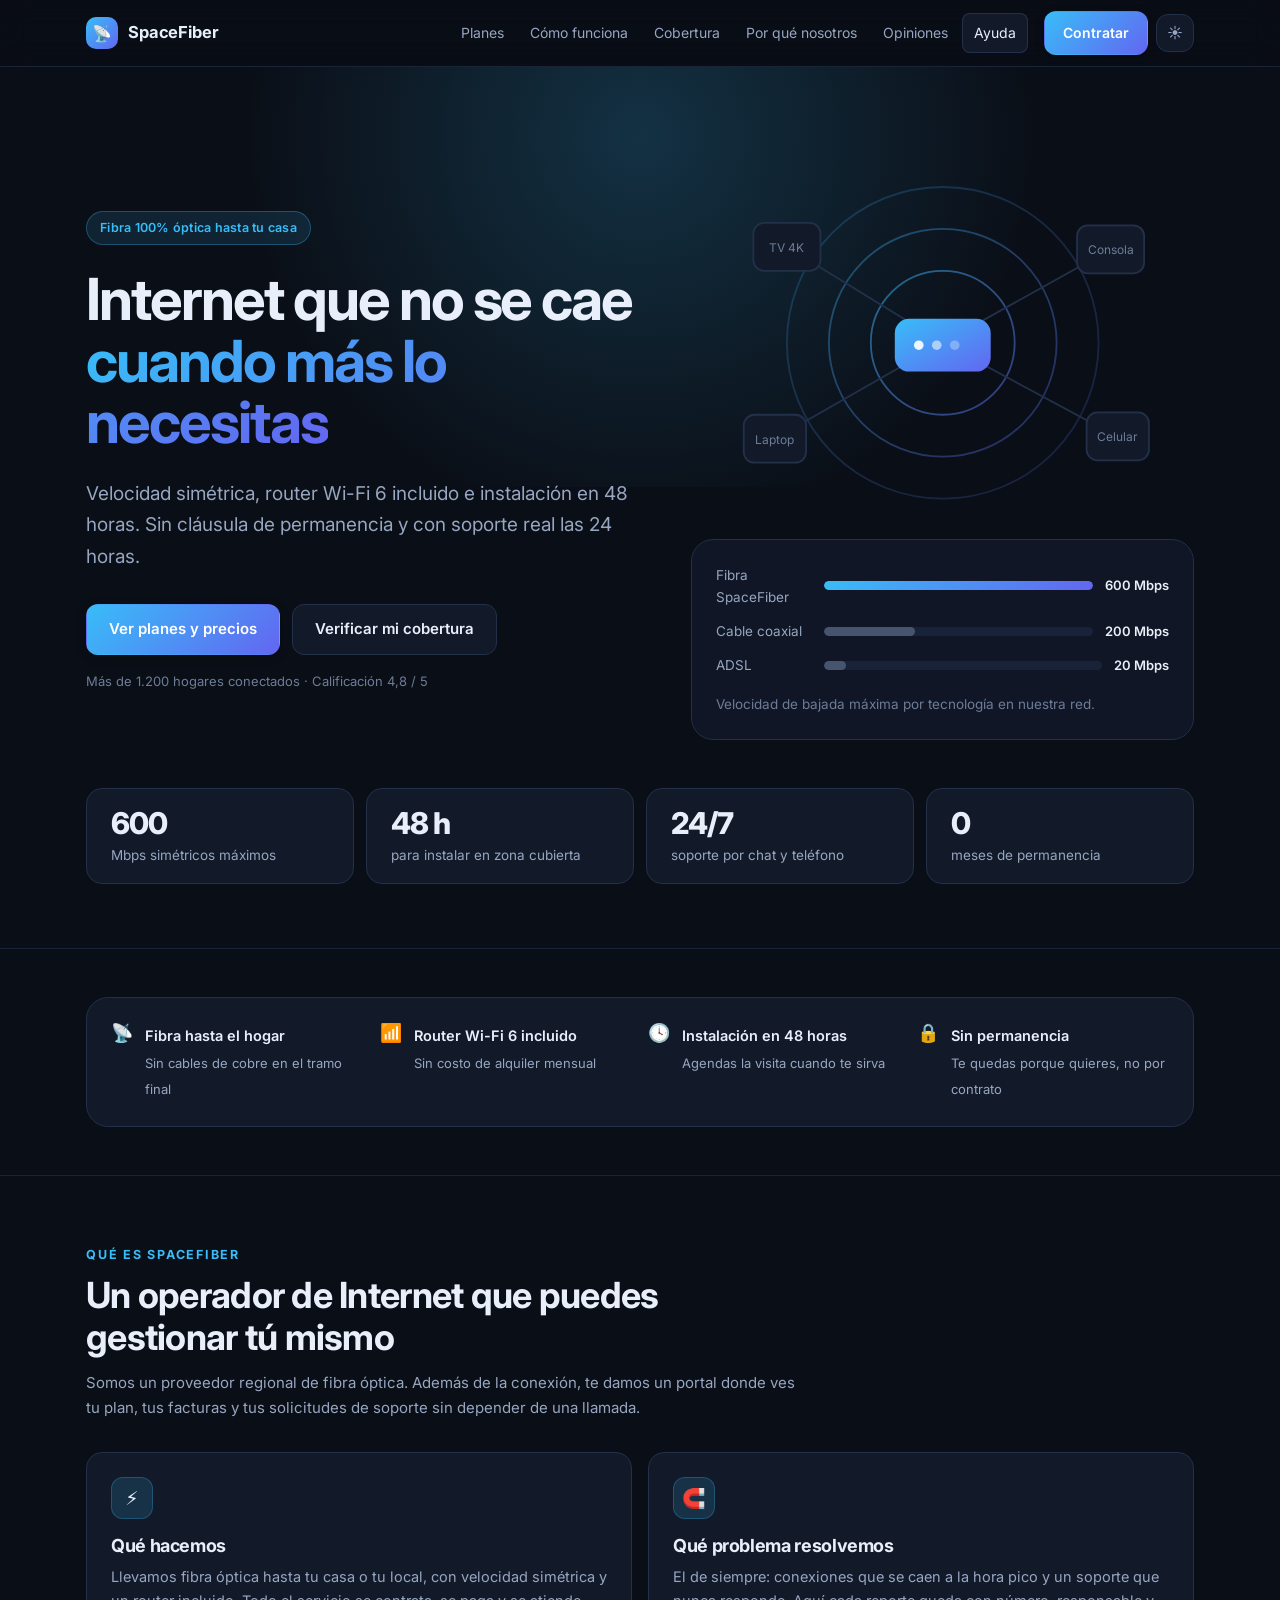
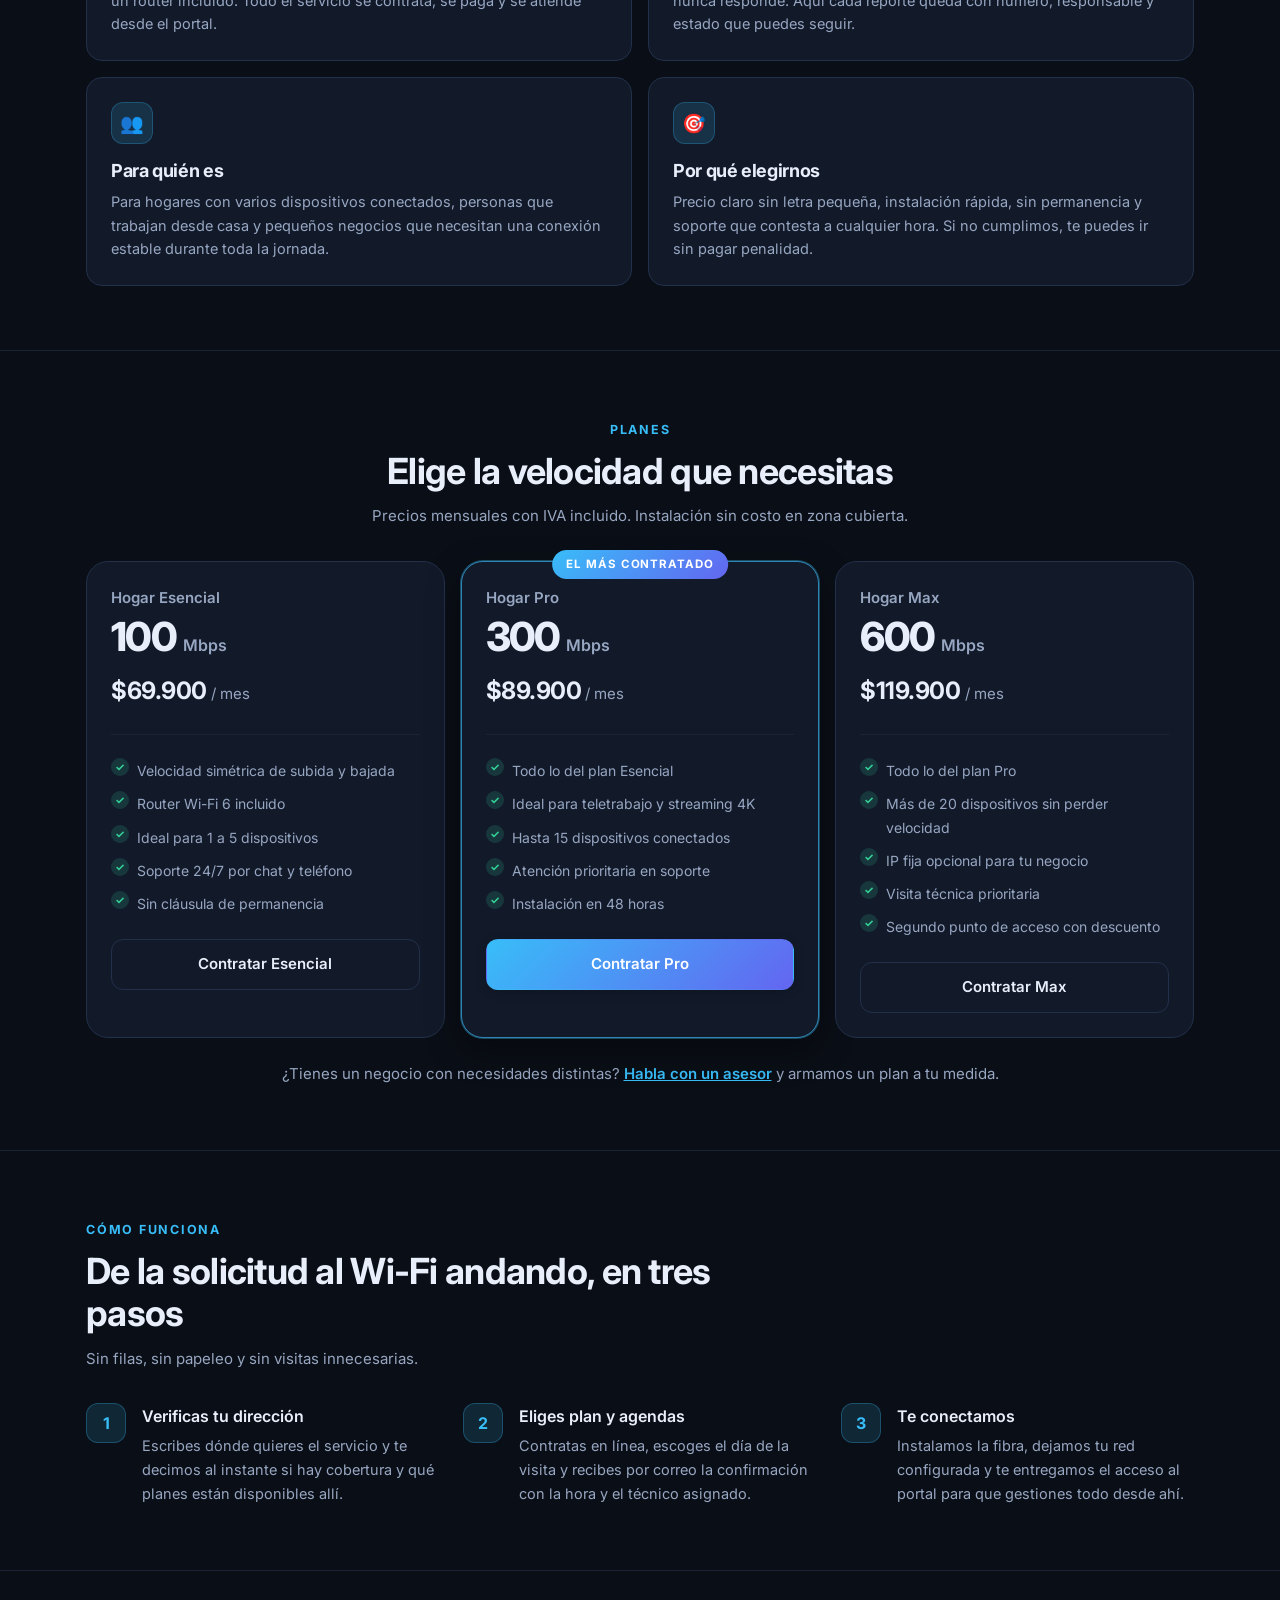
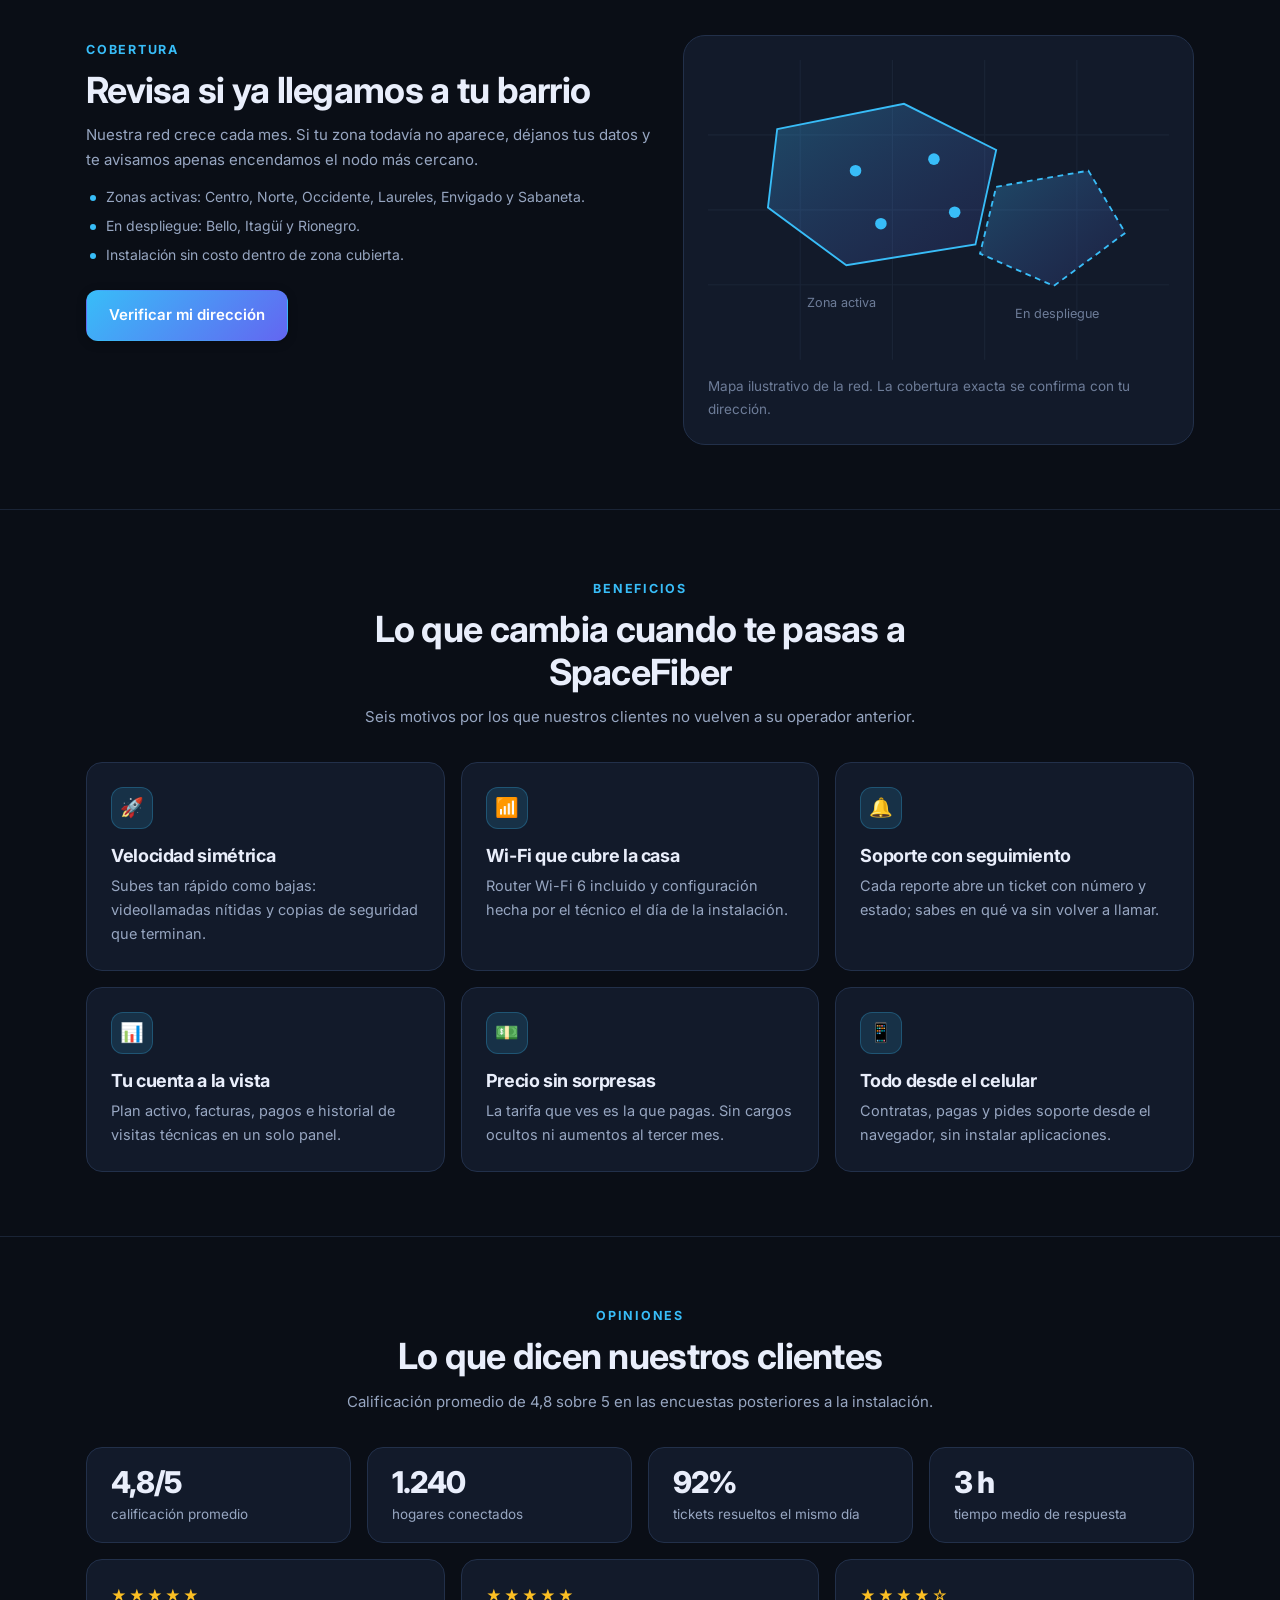
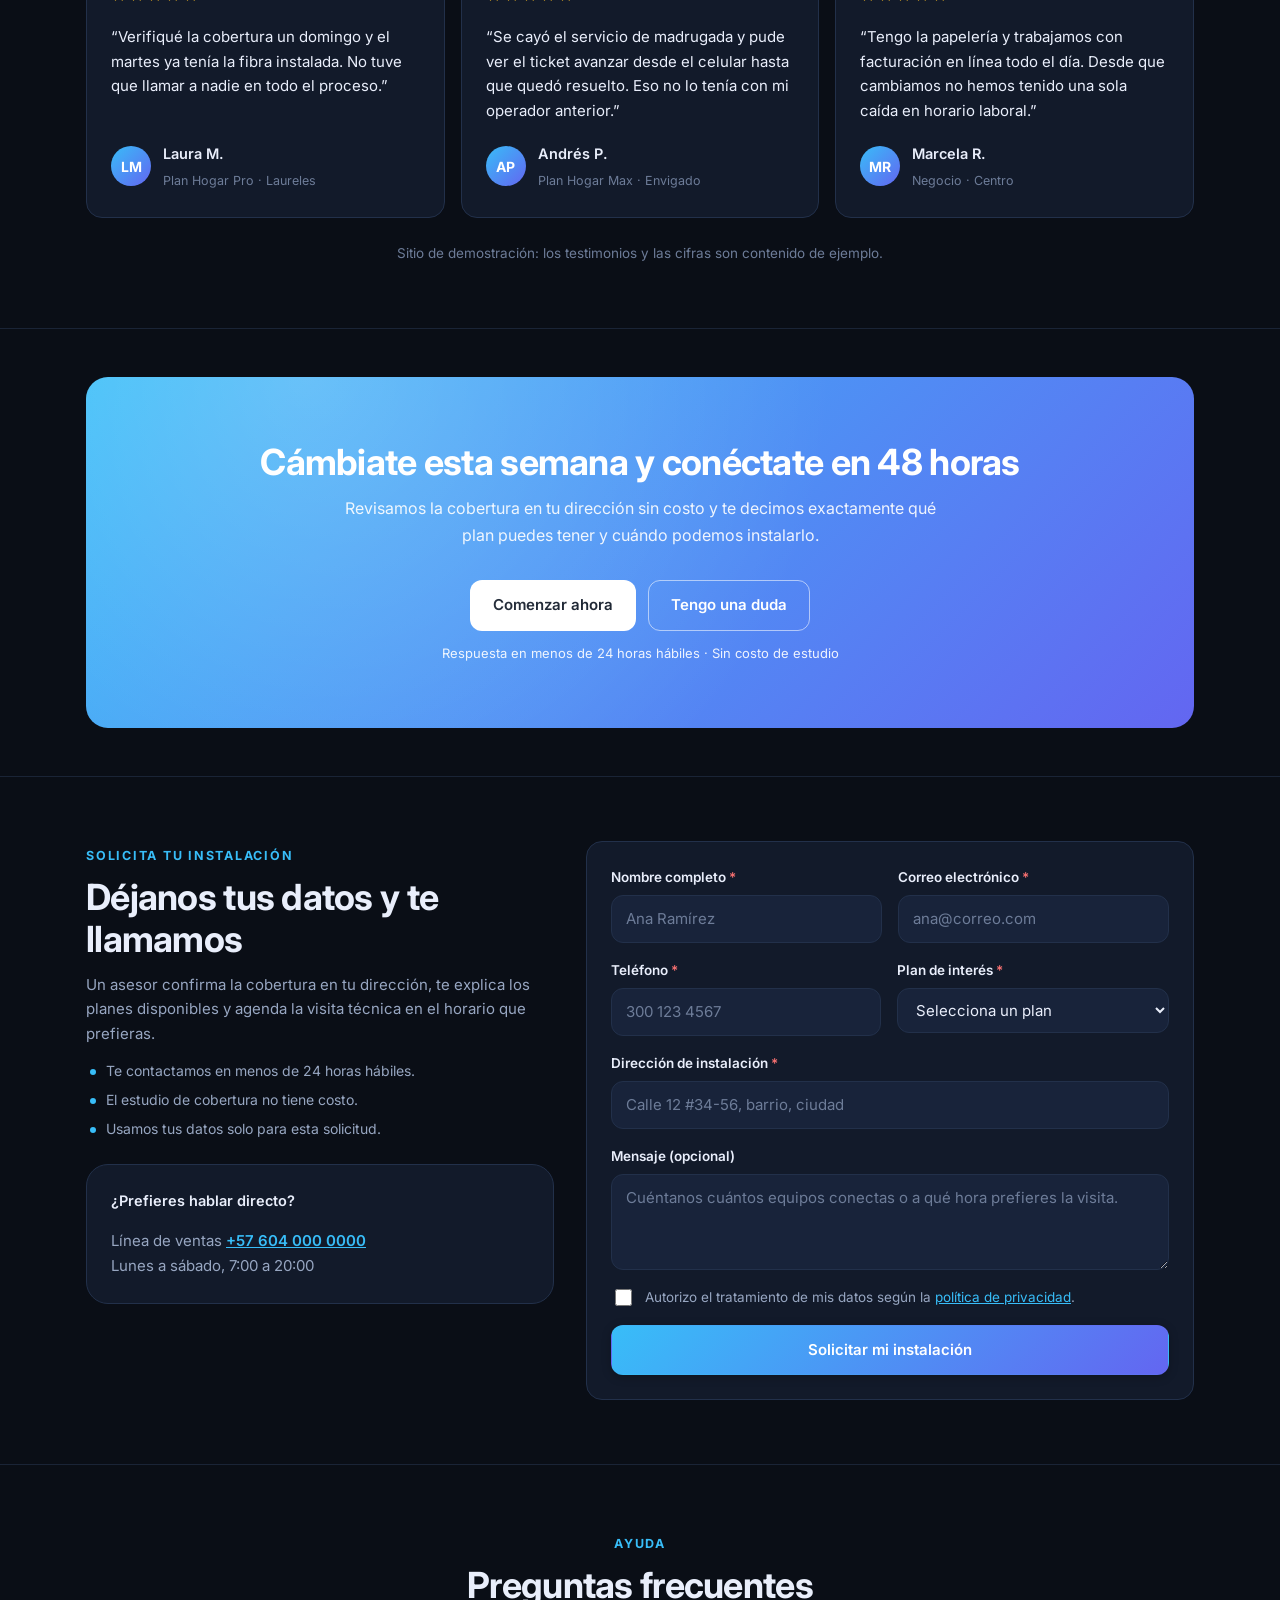
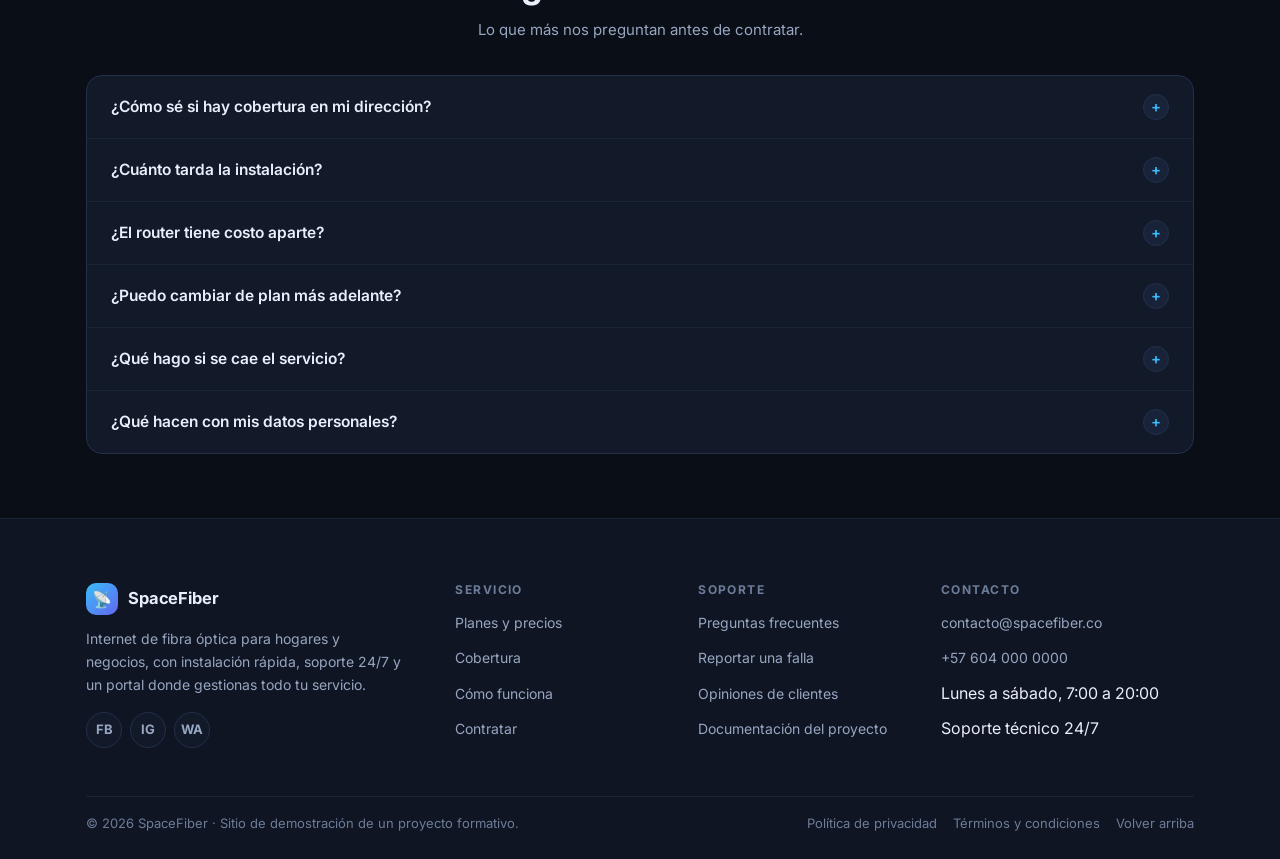
==== index.html @ 6237e4d9 "Landing page de SpaceFiber Sitio comercial estático con las ocho secciones (encabezado, propuesta de" ====
<!DOCTYPE html>
<html lang="es" data-theme="dark">
<head>
<meta charset="utf-8">
<meta name="viewport" content="width=device-width, initial-scale=1">
<title>SpaceFiber — Internet de fibra óptica para tu hogar y tu negocio</title>
<meta name="description" content="Fibra óptica simétrica desde 100 hasta 600 Mbps, instalación en 48 horas, sin cláusula de permanencia y soporte 24/7. Verifica la cobertura en tu dirección.">
<link rel="icon" href="data:image/svg+xml,<svg xmlns='http://www.w3.org/2000/svg' viewBox='0 0 100 100'><text y='.9em' font-size='90'>&#128225;</text></svg>">

<link rel="preconnect" href="https://fonts.googleapis.com">
<link rel="preconnect" href="https://fonts.gstatic.com" crossorigin>
<link rel="stylesheet" href="https://fonts.googleapis.com/css2?family=Inter:wght@400;500;600;700;800&display=swap">

<link rel="stylesheet" href="assets/css/base.css">
<link rel="stylesheet" href="assets/css/components.css">
<link rel="stylesheet" href="assets/css/layout.css">
</head>
<body>

<a class="skip-link" href="#contenido">Saltar al contenido</a>

<!-- ============================================================
     1. ENCABEZADO
     ============================================================ -->
<header class="site-header">
  <div class="wrap site-header__in">
    <a class="logo" href="#inicio" aria-label="SpaceFiber, ir al inicio">
      <span class="logo__mark" aria-hidden="true">&#128225;</span>
      <span class="logo__name">SpaceFiber</span>
    </a>

    <nav class="nav" id="main-nav" aria-label="Navegación principal">
      <a class="nav__link" href="#planes">Planes</a>
      <a class="nav__link" href="#como-funciona">Cómo funciona</a>
      <a class="nav__link" href="#cobertura">Cobertura</a>
      <a class="nav__link" href="#beneficios">Por qué nosotros</a>
      <a class="nav__link" href="#opiniones">Opiniones</a>
      <a class="nav__link" href="#faq">Ayuda</a>
    </nav>

    <div class="header__actions">
      <a class="btn btn--primary header__cta" href="#contratar">Contratar</a>
      <button class="icon-btn" id="theme-toggle" type="button" aria-label="Cambiar tema">&#9728;</button>
      <button class="icon-btn" id="menu-toggle" type="button" aria-label="Abrir menú" aria-controls="main-nav" aria-expanded="false">&#9776;</button>
    </div>
  </div>
</header>

<main id="contenido">

  <!-- ============================================================
       HERO
       ============================================================ -->
  <section class="hero" id="inicio">
    <div class="wrap hero__in">
      <div class="hero__grid">
        <div class="hero__copy">
          <span class="badge">Fibra 100% óptica hasta tu casa</span>
          <h1 class="hero__title">Internet que no se cae <span class="grad-text">cuando más lo necesitas</span></h1>
          <p class="lead hero__lead">
            Velocidad simétrica, router Wi-Fi 6 incluido e instalación en 48 horas.
            Sin cláusula de permanencia y con soporte real las 24 horas.
          </p>
          <div class="hero__actions">
            <a class="btn btn--primary" href="#planes">Ver planes y precios</a>
            <a class="btn btn--ghost" href="#contratar">Verificar mi cobertura</a>
          </div>
          <p class="hero__note">Más de 1.200 hogares conectados &middot; Calificación 4,8 / 5</p>
        </div>

        <!-- Ilustración: señal de fibra + comparativa de velocidad -->
        <div class="hero__art" aria-hidden="true">
          <svg class="art" viewBox="0 0 420 300" role="presentation" focusable="false">
            <defs>
              <linearGradient id="g1" x1="0" y1="0" x2="1" y2="1">
                <stop offset="0%" stop-color="var(--brand)"/>
                <stop offset="100%" stop-color="var(--brand-2)"/>
              </linearGradient>
            </defs>

            <!-- ondas -->
            <circle class="art-pulse" cx="210" cy="150" r="60" fill="none" stroke="url(#g1)" stroke-width="1.5" opacity=".5"/>
            <circle class="art-pulse" cx="210" cy="150" r="95" fill="none" stroke="url(#g1)" stroke-width="1.5" opacity=".35"/>
            <circle class="art-pulse" cx="210" cy="150" r="130" fill="none" stroke="url(#g1)" stroke-width="1.5" opacity=".2"/>

            <!-- enlaces -->
            <g stroke="var(--line)" stroke-width="1.5">
              <line x1="210" y1="150" x2="80"  y2="70"/>
              <line x1="210" y1="150" x2="350" y2="72"/>
              <line x1="210" y1="150" x2="70"  y2="230"/>
              <line x1="210" y1="150" x2="355" y2="228"/>
            </g>

            <!-- nodos -->
            <g fill="var(--surface)" stroke="var(--line)" stroke-width="1.5">
              <rect x="52"  y="50"  width="56" height="40" rx="9"/>
              <rect x="322" y="52"  width="56" height="40" rx="9"/>
              <rect x="44"  y="210" width="52" height="40" rx="9"/>
              <rect x="330" y="208" width="52" height="40" rx="9"/>
            </g>
            <g fill="var(--muted-2)" font-size="10" font-family="Inter, sans-serif" text-anchor="middle">
              <text x="80"  y="74">TV 4K</text>
              <text x="350" y="76">Consola</text>
              <text x="70"  y="234">Laptop</text>
              <text x="356" y="232">Celular</text>
            </g>

            <!-- router -->
            <rect x="170" y="130" width="80" height="44" rx="12" fill="url(#g1)"/>
            <circle cx="190" cy="152" r="4" fill="#fff" opacity=".9"/>
            <circle cx="205" cy="152" r="4" fill="#fff" opacity=".55"/>
            <circle cx="220" cy="152" r="4" fill="#fff" opacity=".3"/>
          </svg>

          <div class="panel panel--glass mt-4">
            <div class="meter">
              <div class="meter__row">
                <span class="meter__label">Fibra SpaceFiber</span>
                <span class="meter__track"><span class="meter__fill" style="width:100%"></span></span>
                <span class="meter__value">600 Mbps</span>
              </div>
              <div class="meter__row">
                <span class="meter__label">Cable coaxial</span>
                <span class="meter__track"><span class="meter__fill meter__fill--soft" style="width:34%"></span></span>
                <span class="meter__value">200 Mbps</span>
              </div>
              <div class="meter__row">
                <span class="meter__label">ADSL</span>
                <span class="meter__track"><span class="meter__fill meter__fill--soft" style="width:8%"></span></span>
                <span class="meter__value">20 Mbps</span>
              </div>
            </div>
            <p class="small mt-4">Velocidad de bajada máxima por tecnología en nuestra red.</p>
          </div>
        </div>
      </div>

      <div class="hero__stats">
        <div class="stat reveal"><span class="stat__num">600</span><span class="stat__label">Mbps simétricos máximos</span></div>
        <div class="stat reveal"><span class="stat__num">48 h</span><span class="stat__label">para instalar en zona cubierta</span></div>
        <div class="stat reveal"><span class="stat__num">24/7</span><span class="stat__label">soporte por chat y teléfono</span></div>
        <div class="stat reveal"><span class="stat__num">0</span><span class="stat__label">meses de permanencia</span></div>
      </div>
    </div>
  </section>

  <!-- ============================================================
       BARRA DE GARANTÍAS
       ============================================================ -->
  <section class="section section--tight">
    <div class="wrap">
      <div class="assurance reveal">
        <div class="assurance__item">
          <span class="assurance__icon" aria-hidden="true">&#128225;</span>
          <span>
            <span class="assurance__title">Fibra hasta el hogar</span><br>
            <span class="assurance__text">Sin cables de cobre en el tramo final</span>
          </span>
        </div>
        <div class="assurance__item">
          <span class="assurance__icon" aria-hidden="true">&#128246;</span>
          <span>
            <span class="assurance__title">Router Wi-Fi 6 incluido</span><br>
            <span class="assurance__text">Sin costo de alquiler mensual</span>
          </span>
        </div>
        <div class="assurance__item">
          <span class="assurance__icon" aria-hidden="true">&#128339;</span>
          <span>
            <span class="assurance__title">Instalación en 48 horas</span><br>
            <span class="assurance__text">Agendas la visita cuando te sirva</span>
          </span>
        </div>
        <div class="assurance__item">
          <span class="assurance__icon" aria-hidden="true">&#128274;</span>
          <span>
            <span class="assurance__title">Sin permanencia</span><br>
            <span class="assurance__text">Te quedas porque quieres, no por contrato</span>
          </span>
        </div>
      </div>
    </div>
  </section>

  <!-- ============================================================
       2. PROPUESTA DE VALOR
       ============================================================ -->
  <section class="section" id="propuesta">
    <div class="wrap">
      <div class="section__head reveal">
        <span class="kicker">Qué es SpaceFiber</span>
        <h2 class="section__title">Un operador de Internet que puedes gestionar tú mismo</h2>
        <p class="sub">
          Somos un proveedor regional de fibra óptica. Además de la conexión, te damos un portal
          donde ves tu plan, tus facturas y tus solicitudes de soporte sin depender de una llamada.
        </p>
      </div>

      <div class="grid grid--2 grid--stretch">
        <article class="card card--hover reveal">
          <div class="card__icon" aria-hidden="true">&#9889;</div>
          <h3 class="card__title">Qué hacemos</h3>
          <p class="card__text">
            Llevamos fibra óptica hasta tu casa o tu local, con velocidad simétrica y un router
            incluido. Todo el servicio se contrata, se paga y se atiende desde el portal.
          </p>
        </article>

        <article class="card card--hover reveal">
          <div class="card__icon" aria-hidden="true">&#129522;</div>
          <h3 class="card__title">Qué problema resolvemos</h3>
          <p class="card__text">
            El de siempre: conexiones que se caen a la hora pico y un soporte que nunca responde.
            Aquí cada reporte queda con número, responsable y estado que puedes seguir.
          </p>
        </article>

        <article class="card card--hover reveal">
          <div class="card__icon" aria-hidden="true">&#128101;</div>
          <h3 class="card__title">Para quién es</h3>
          <p class="card__text">
            Para hogares con varios dispositivos conectados, personas que trabajan desde casa y
            pequeños negocios que necesitan una conexión estable durante toda la jornada.
          </p>
        </article>

        <article class="card card--hover reveal">
          <div class="card__icon" aria-hidden="true">&#127919;</div>
          <h3 class="card__title">Por qué elegirnos</h3>
          <p class="card__text">
            Precio claro sin letra pequeña, instalación rápida, sin permanencia y soporte que
            contesta a cualquier hora. Si no cumplimos, te puedes ir sin pagar penalidad.
          </p>
        </article>
      </div>
    </div>
  </section>

  <!-- ============================================================
       PLANES
       ============================================================ -->
  <section class="section" id="planes">
    <div class="wrap">
      <div class="section__head section__head--center reveal">
        <span class="kicker">Planes</span>
        <h2 class="section__title">Elige la velocidad que necesitas</h2>
        <p class="sub">Precios mensuales con IVA incluido. Instalación sin costo en zona cubierta.</p>
      </div>

      <div class="grid grid--3 plans">
        <article class="plan reveal">
          <span class="plan__name">Hogar Esencial</span>
          <p class="plan__speed">100 <span>Mbps</span></p>
          <p class="plan__price"><b>$69.900</b> / mes</p>
          <div class="plan__divider"></div>
          <ul class="plan__features">
            <li>Velocidad simétrica de subida y bajada</li>
            <li>Router Wi-Fi 6 incluido</li>
            <li>Ideal para 1 a 5 dispositivos</li>
            <li>Soporte 24/7 por chat y teléfono</li>
            <li>Sin cláusula de permanencia</li>
          </ul>
          <a class="btn btn--ghost plan__cta" href="#contratar">Contratar Esencial</a>
        </article>

        <article class="plan plan--featured reveal">
          <span class="plan__flag">El más contratado</span>
          <span class="plan__name">Hogar Pro</span>
          <p class="plan__speed">300 <span>Mbps</span></p>
          <p class="plan__price"><b>$89.900</b> / mes</p>
          <div class="plan__divider"></div>
          <ul class="plan__features">
            <li>Todo lo del plan Esencial</li>
            <li>Ideal para teletrabajo y streaming 4K</li>
            <li>Hasta 15 dispositivos conectados</li>
            <li>Atención prioritaria en soporte</li>
            <li>Instalación en 48 horas</li>
          </ul>
          <a class="btn btn--primary plan__cta" href="#contratar">Contratar Pro</a>
        </article>

        <article class="plan reveal">
          <span class="plan__name">Hogar Max</span>
          <p class="plan__speed">600 <span>Mbps</span></p>
          <p class="plan__price"><b>$119.900</b> / mes</p>
          <div class="plan__divider"></div>
          <ul class="plan__features">
            <li>Todo lo del plan Pro</li>
            <li>Más de 20 dispositivos sin perder velocidad</li>
            <li>IP fija opcional para tu negocio</li>
            <li>Visita técnica prioritaria</li>
            <li>Segundo punto de acceso con descuento</li>
          </ul>
          <a class="btn btn--ghost plan__cta" href="#contratar">Contratar Max</a>
        </article>
      </div>

      <p class="sub center mt-5">
        ¿Tienes un negocio con necesidades distintas?
        <a href="#contratar" style="color:var(--brand); font-weight:600">Habla con un asesor</a>
        y armamos un plan a tu medida.
      </p>
    </div>
  </section>

  <!-- ============================================================
       CÓMO FUNCIONA
       ============================================================ -->
  <section class="section" id="como-funciona">
    <div class="wrap">
      <div class="section__head reveal">
        <span class="kicker">Cómo funciona</span>
        <h2 class="section__title">De la solicitud al Wi-Fi andando, en tres pasos</h2>
        <p class="sub">Sin filas, sin papeleo y sin visitas innecesarias.</p>
      </div>

      <div class="steps">
        <div class="step reveal">
          <span class="step__num" aria-hidden="true">1</span>
          <div>
            <p class="step__title">Verificas tu dirección</p>
            <p class="step__text">
              Escribes dónde quieres el servicio y te decimos al instante si hay cobertura y qué
              planes están disponibles allí.
            </p>
          </div>
        </div>

        <div class="step reveal">
          <span class="step__num" aria-hidden="true">2</span>
          <div>
            <p class="step__title">Eliges plan y agendas</p>
            <p class="step__text">
              Contratas en línea, escoges el día de la visita y recibes por correo la confirmación
              con la hora y el técnico asignado.
            </p>
          </div>
        </div>

        <div class="step reveal">
          <span class="step__num" aria-hidden="true">3</span>
          <div>
            <p class="step__title">Te conectamos</p>
            <p class="step__text">
              Instalamos la fibra, dejamos tu red configurada y te entregamos el acceso al portal
              para que gestiones todo desde ahí.
            </p>
          </div>
        </div>
      </div>
    </div>
  </section>

  <!-- ============================================================
       COBERTURA
       ============================================================ -->
  <section class="section" id="cobertura">
    <div class="wrap">
      <div class="split">
        <div class="reveal">
          <span class="kicker">Cobertura</span>
          <h2 class="section__title">Revisa si ya llegamos a tu barrio</h2>
          <p class="sub">
            Nuestra red crece cada mes. Si tu zona todavía no aparece, déjanos tus datos y te
            avisamos apenas encendamos el nodo más cercano.
          </p>
          <ul class="card__list mt-5">
            <li>Zonas activas: Centro, Norte, Occidente, Laureles, Envigado y Sabaneta.</li>
            <li>En despliegue: Bello, Itagüí y Rionegro.</li>
            <li>Instalación sin costo dentro de zona cubierta.</li>
          </ul>
          <p class="mt-5"><a class="btn btn--primary" href="#contratar">Verificar mi dirección</a></p>
        </div>

        <div class="panel reveal">
          <svg class="art" viewBox="0 0 400 260" role="img" aria-label="Mapa ilustrativo de las zonas de cobertura">
            <defs>
              <linearGradient id="g2" x1="0" y1="0" x2="1" y2="1">
                <stop offset="0%" stop-color="var(--brand)" stop-opacity=".30"/>
                <stop offset="100%" stop-color="var(--brand-2)" stop-opacity=".12"/>
              </linearGradient>
            </defs>

            <g stroke="var(--line-soft)" stroke-width="1">
              <path d="M0 65 H400 M0 130 H400 M0 195 H400"/>
              <path d="M80 0 V260 M160 0 V260 M240 0 V260 M320 0 V260"/>
            </g>

            <path d="M60 60 L170 38 L250 78 L232 160 L120 178 L52 128 Z"
                  fill="url(#g2)" stroke="var(--brand)" stroke-width="1.6"/>
            <path d="M250 110 L330 96 L362 150 L300 196 L236 168 Z"
                  fill="url(#g2)" stroke="var(--brand)" stroke-width="1.6" stroke-dasharray="5 4"/>

            <g fill="var(--brand)">
              <circle cx="128" cy="96" r="5"/><circle cx="196" cy="86" r="5"/>
              <circle cx="150" cy="142" r="5"/><circle cx="214" cy="132" r="5"/>
            </g>
            <g fill="var(--muted-2)" font-size="11" font-family="Inter, sans-serif">
              <text x="86" y="214">Zona activa</text>
              <text x="266" y="224">En despliegue</text>
            </g>
          </svg>
          <p class="small mt-4">Mapa ilustrativo de la red. La cobertura exacta se confirma con tu dirección.</p>
        </div>
      </div>
    </div>
  </section>

  <!-- ============================================================
       3. BENEFICIOS
       ============================================================ -->
  <section class="section" id="beneficios">
    <div class="wrap">
      <div class="section__head section__head--center reveal">
        <span class="kicker">Beneficios</span>
        <h2 class="section__title">Lo que cambia cuando te pasas a SpaceFiber</h2>
        <p class="sub">Seis motivos por los que nuestros clientes no vuelven a su operador anterior.</p>
      </div>

      <div class="grid grid--3 grid--stretch">
        <article class="card card--hover reveal">
          <div class="card__icon" aria-hidden="true">&#128640;</div>
          <h3 class="card__title">Velocidad simétrica</h3>
          <p class="card__text">Subes tan rápido como bajas: videollamadas nítidas y copias de seguridad que terminan.</p>
        </article>

        <article class="card card--hover reveal">
          <div class="card__icon" aria-hidden="true">&#128246;</div>
          <h3 class="card__title">Wi-Fi que cubre la casa</h3>
          <p class="card__text">Router Wi-Fi 6 incluido y configuración hecha por el técnico el día de la instalación.</p>
        </article>

        <article class="card card--hover reveal">
          <div class="card__icon" aria-hidden="true">&#128276;</div>
          <h3 class="card__title">Soporte con seguimiento</h3>
          <p class="card__text">Cada reporte abre un ticket con número y estado; sabes en qué va sin volver a llamar.</p>
        </article>

        <article class="card card--hover reveal">
          <div class="card__icon" aria-hidden="true">&#128202;</div>
          <h3 class="card__title">Tu cuenta a la vista</h3>
          <p class="card__text">Plan activo, facturas, pagos e historial de visitas técnicas en un solo panel.</p>
        </article>

        <article class="card card--hover reveal">
          <div class="card__icon" aria-hidden="true">&#128181;</div>
          <h3 class="card__title">Precio sin sorpresas</h3>
          <p class="card__text">La tarifa que ves es la que pagas. Sin cargos ocultos ni aumentos al tercer mes.</p>
        </article>

        <article class="card card--hover reveal">
          <div class="card__icon" aria-hidden="true">&#128241;</div>
          <h3 class="card__title">Todo desde el celular</h3>
          <p class="card__text">Contratas, pagas y pides soporte desde el navegador, sin instalar aplicaciones.</p>
        </article>
      </div>
    </div>
  </section>

  <!-- ============================================================
       4. PRUEBA SOCIAL
       ============================================================ -->
  <section class="section" id="opiniones">
    <div class="wrap">
      <div class="section__head section__head--center reveal">
        <span class="kicker">Opiniones</span>
        <h2 class="section__title">Lo que dicen nuestros clientes</h2>
        <p class="sub">Calificación promedio de 4,8 sobre 5 en las encuestas posteriores a la instalación.</p>
      </div>

      <div class="grid grid--4 mt-5">
        <div class="stat reveal"><span class="stat__num">4,8/5</span><span class="stat__label">calificación promedio</span></div>
        <div class="stat reveal"><span class="stat__num">1.240</span><span class="stat__label">hogares conectados</span></div>
        <div class="stat reveal"><span class="stat__num">92%</span><span class="stat__label">tickets resueltos el mismo día</span></div>
        <div class="stat reveal"><span class="stat__num">3 h</span><span class="stat__label">tiempo medio de respuesta</span></div>
      </div>

      <div class="grid grid--3 grid--stretch mt-4">
        <figure class="quote reveal" style="margin:0">
          <div class="quote__stars" aria-label="5 de 5 estrellas">&#9733;&#9733;&#9733;&#9733;&#9733;</div>
          <blockquote class="quote__text" style="margin:0">
            &ldquo;Verifiqué la cobertura un domingo y el martes ya tenía la fibra instalada.
            No tuve que llamar a nadie en todo el proceso.&rdquo;
          </blockquote>
          <figcaption class="quote__who">
            <span class="quote__avatar" aria-hidden="true">LM</span>
            <span>
              <span class="quote__name">Laura M.</span><br>
              <span class="quote__role">Plan Hogar Pro &middot; Laureles</span>
            </span>
          </figcaption>
        </figure>

        <figure class="quote reveal" style="margin:0">
          <div class="quote__stars" aria-label="5 de 5 estrellas">&#9733;&#9733;&#9733;&#9733;&#9733;</div>
          <blockquote class="quote__text" style="margin:0">
            &ldquo;Se cayó el servicio de madrugada y pude ver el ticket avanzar desde el celular
            hasta que quedó resuelto. Eso no lo tenía con mi operador anterior.&rdquo;
          </blockquote>
          <figcaption class="quote__who">
            <span class="quote__avatar" aria-hidden="true">AP</span>
            <span>
              <span class="quote__name">Andrés P.</span><br>
              <span class="quote__role">Plan Hogar Max &middot; Envigado</span>
            </span>
          </figcaption>
        </figure>

        <figure class="quote reveal" style="margin:0">
          <div class="quote__stars" aria-label="4 de 5 estrellas">&#9733;&#9733;&#9733;&#9733;&#9734;</div>
          <blockquote class="quote__text" style="margin:0">
            &ldquo;Tengo la papelería y trabajamos con facturación en línea todo el día.
            Desde que cambiamos no hemos tenido una sola caída en horario laboral.&rdquo;
          </blockquote>
          <figcaption class="quote__who">
            <span class="quote__avatar" aria-hidden="true">MR</span>
            <span>
              <span class="quote__name">Marcela R.</span><br>
              <span class="quote__role">Negocio &middot; Centro</span>
            </span>
          </figcaption>
        </figure>
      </div>

      <p class="small center mt-5">
        Sitio de demostración: los testimonios y las cifras son contenido de ejemplo.
      </p>
    </div>
  </section>

  <!-- ============================================================
       5. LLAMADO A LA ACCIÓN
       ============================================================ -->
  <section class="section section--tight">
    <div class="wrap">
      <div class="cta-band reveal">
        <h2>Cámbiate esta semana y conéctate en 48 horas</h2>
        <p>
          Revisamos la cobertura en tu dirección sin costo y te decimos exactamente qué plan
          puedes tener y cuándo podemos instalarlo.
        </p>
        <div class="cta-band__actions">
          <a class="btn btn--light" href="#contratar">Comenzar ahora</a>
          <a class="btn btn--ghost" href="#faq" style="background:transparent; border-color:rgba(255,255,255,.55); color:#fff">Tengo una duda</a>
        </div>
        <p class="cta-band__note">Respuesta en menos de 24 horas hábiles &middot; Sin costo de estudio</p>
      </div>
    </div>
  </section>

  <!-- ============================================================
       6. FORMULARIO DE CONVERSIÓN
       ============================================================ -->
  <section class="section" id="contratar">
    <div class="wrap">
      <div class="split">
        <div class="reveal">
          <span class="kicker">Solicita tu instalación</span>
          <h2 class="section__title">Déjanos tus datos y te llamamos</h2>
          <p class="sub">
            Un asesor confirma la cobertura en tu dirección, te explica los planes disponibles
            y agenda la visita técnica en el horario que prefieras.
          </p>
          <ul class="card__list mt-5">
            <li>Te contactamos en menos de 24 horas hábiles.</li>
            <li>El estudio de cobertura no tiene costo.</li>
            <li>Usamos tus datos solo para esta solicitud.</li>
          </ul>

          <div class="panel mt-5">
            <p class="assurance__title">¿Prefieres hablar directo?</p>
            <p class="sub mt-4">
              Línea de ventas <a href="tel:+576040000000" style="color:var(--brand); font-weight:600">+57 604 000 0000</a><br>
              Lunes a sábado, 7:00 a 20:00
            </p>
          </div>
        </div>

        <div class="card reveal">
          <form class="form" id="lead-form" novalidate>
            <div class="form__row">
              <div class="field">
                <label class="field__label" for="nombre">Nombre completo <span class="req" aria-hidden="true">*</span></label>
                <input class="field__control" id="nombre" name="nombre" type="text" placeholder="Ana Ramírez" autocomplete="name" required>
                <span class="field__error" id="error-nombre" role="alert"></span>
              </div>
              <div class="field">
                <label class="field__label" for="correo">Correo electrónico <span class="req" aria-hidden="true">*</span></label>
                <input class="field__control" id="correo" name="correo" type="email" placeholder="ana@correo.com" autocomplete="email" required>
                <span class="field__error" id="error-correo" role="alert"></span>
              </div>
            </div>

            <div class="form__row">
              <div class="field">
                <label class="field__label" for="telefono">Teléfono <span class="req" aria-hidden="true">*</span></label>
                <input class="field__control" id="telefono" name="telefono" type="tel" placeholder="300 123 4567" autocomplete="tel" required>
                <span class="field__error" id="error-telefono" role="alert"></span>
              </div>
              <div class="field">
                <label class="field__label" for="plan">Plan de interés <span class="req" aria-hidden="true">*</span></label>
                <select class="field__control" id="plan" name="plan" required>
                  <option value="">Selecciona un plan</option>
                  <option value="esencial">Hogar Esencial &mdash; 100 Mbps</option>
                  <option value="pro">Hogar Pro &mdash; 300 Mbps</option>
                  <option value="max">Hogar Max &mdash; 600 Mbps</option>
                  <option value="negocio">Plan para negocio</option>
                  <option value="asesoria">Aún no lo sé, necesito asesoría</option>
                </select>
                <span class="field__error" id="error-plan" role="alert"></span>
              </div>
            </div>

            <div class="field">
              <label class="field__label" for="direccion">Dirección de instalación <span class="req" aria-hidden="true">*</span></label>
              <input class="field__control" id="direccion" name="direccion" type="text" placeholder="Calle 12 #34-56, barrio, ciudad" autocomplete="street-address" required>
              <span class="field__error" id="error-direccion" role="alert"></span>
            </div>

            <div class="field">
              <label class="field__label" for="mensaje">Mensaje (opcional)</label>
              <textarea class="field__control" id="mensaje" name="mensaje" placeholder="Cuéntanos cuántos equipos conectas o a qué hora prefieres la visita."></textarea>
            </div>

            <div class="field check-group">
              <label class="check" for="politica">
                <input id="politica" name="politica" type="checkbox" required>
                <span>Autorizo el tratamiento de mis datos según la <a href="politica-de-privacidad.html">política de privacidad</a>.</span>
              </label>
              <span class="field__error" id="error-politica" role="alert"></span>
            </div>

            <button class="btn btn--primary btn--block" id="lead-submit" type="submit">Solicitar mi instalación</button>

            <p class="form__msg form__msg--ok" id="form-ok" role="status" tabindex="-1"></p>
            <p class="form__msg form__msg--error" id="form-error" role="alert"></p>
          </form>
        </div>
      </div>
    </div>
  </section>

  <!-- ============================================================
       7. PREGUNTAS FRECUENTES
       ============================================================ -->
  <section class="section" id="faq">
    <div class="wrap">
      <div class="section__head section__head--center reveal">
        <span class="kicker">Ayuda</span>
        <h2 class="section__title">Preguntas frecuentes</h2>
        <p class="sub">Lo que más nos preguntan antes de contratar.</p>
      </div>

      <div class="accordion reveal" id="faq-accordion">
        <div class="accordion__item">
          <h3>
            <button class="accordion__btn" type="button" id="faq-btn-1" aria-expanded="false" aria-controls="faq-panel-1">
              ¿Cómo sé si hay cobertura en mi dirección?
              <span class="accordion__sign" aria-hidden="true">+</span>
            </button>
          </h3>
          <div class="accordion__panel" id="faq-panel-1" role="region" aria-labelledby="faq-btn-1" data-open="false">
            <div class="accordion__inner">
              <p>Déjanos tu dirección en el formulario. La ubicamos en el mapa de la red y confirmamos si está dentro de una zona activa. Si aún no llegamos, te avisamos cuando encendamos el nodo más cercano.</p>
            </div>
          </div>
        </div>

        <div class="accordion__item">
          <h3>
            <button class="accordion__btn" type="button" id="faq-btn-2" aria-expanded="false" aria-controls="faq-panel-2">
              ¿Cuánto tarda la instalación?
              <span class="accordion__sign" aria-hidden="true">+</span>
            </button>
          </h3>
          <div class="accordion__panel" id="faq-panel-2" role="region" aria-labelledby="faq-btn-2" data-open="false">
            <div class="accordion__inner">
              <p>Hasta 48 horas hábiles después de confirmar la contratación, siempre que estés en zona cubierta. Eliges el día y la franja horaria de la visita.</p>
            </div>
          </div>
        </div>

        <div class="accordion__item">
          <h3>
            <button class="accordion__btn" type="button" id="faq-btn-3" aria-expanded="false" aria-controls="faq-panel-3">
              ¿El router tiene costo aparte?
              <span class="accordion__sign" aria-hidden="true">+</span>
            </button>
          </h3>
          <div class="accordion__panel" id="faq-panel-3" role="region" aria-labelledby="faq-btn-3" data-open="false">
            <div class="accordion__inner">
              <p>No. El router Wi-Fi 6 va incluido en todos los planes y no se cobra alquiler mensual. Si cancelas el servicio, solo debes devolverlo.</p>
            </div>
          </div>
        </div>

        <div class="accordion__item">
          <h3>
            <button class="accordion__btn" type="button" id="faq-btn-4" aria-expanded="false" aria-controls="faq-panel-4">
              ¿Puedo cambiar de plan más adelante?
              <span class="accordion__sign" aria-hidden="true">+</span>
            </button>
          </h3>
          <div class="accordion__panel" id="faq-panel-4" role="region" aria-labelledby="faq-btn-4" data-open="false">
            <div class="accordion__inner">
              <p>Sí, desde tu panel. El cambio aplica en el siguiente ciclo de facturación y no tiene costo. Tampoco hay permanencia, así que puedes subir o bajar de plan cuando quieras.</p>
            </div>
          </div>
        </div>

        <div class="accordion__item">
          <h3>
            <button class="accordion__btn" type="button" id="faq-btn-5" aria-expanded="false" aria-controls="faq-panel-5">
              ¿Qué hago si se cae el servicio?
              <span class="accordion__sign" aria-hidden="true">+</span>
            </button>
          </h3>
          <div class="accordion__panel" id="faq-panel-5" role="region" aria-labelledby="faq-btn-5" data-open="false">
            <div class="accordion__inner">
              <p>Abres un ticket desde el portal, incluso desde el celular. Queda con número, agente asignado y estado que se actualiza hasta quedar resuelto. También atendemos por teléfono las 24 horas.</p>
            </div>
          </div>
        </div>

        <div class="accordion__item">
          <h3>
            <button class="accordion__btn" type="button" id="faq-btn-6" aria-expanded="false" aria-controls="faq-panel-6">
              ¿Qué hacen con mis datos personales?
              <span class="accordion__sign" aria-hidden="true">+</span>
            </button>
          </h3>
          <div class="accordion__panel" id="faq-panel-6" role="region" aria-labelledby="faq-btn-6" data-open="false">
            <div class="accordion__inner">
              <p>Se usan solo para gestionar tu servicio. Las contraseñas se guardan cifradas y cada acceso a tu información queda registrado. Puedes pedir su eliminación cuando quieras.</p>
            </div>
          </div>
        </div>
      </div>
    </div>
  </section>

</main>

<!-- ============================================================
     8. PIE DE PÁGINA
     ============================================================ -->
<footer class="site-footer">
  <div class="wrap">
    <div class="footer__grid">
      <div class="footer__about">
        <a class="logo" href="#inicio">
          <span class="logo__mark" aria-hidden="true">&#128225;</span>
          <span class="logo__name">SpaceFiber</span>
        </a>
        <p class="footer__desc">
          Internet de fibra óptica para hogares y negocios, con instalación rápida,
          soporte 24/7 y un portal donde gestionas todo tu servicio.
        </p>
        <div class="social">
          <a href="#inicio" aria-label="Facebook">FB</a>
          <a href="#inicio" aria-label="Instagram">IG</a>
          <a href="#inicio" aria-label="WhatsApp">WA</a>
        </div>
      </div>

      <div>
        <h4 class="footer__title">Servicio</h4>
        <ul class="footer__list">
          <li><a href="#planes">Planes y precios</a></li>
          <li><a href="#cobertura">Cobertura</a></li>
          <li><a href="#como-funciona">Cómo funciona</a></li>
          <li><a href="#contratar">Contratar</a></li>
        </ul>
      </div>

      <div>
        <h4 class="footer__title">Soporte</h4>
        <ul class="footer__list">
          <li><a href="#faq">Preguntas frecuentes</a></li>
          <li><a href="#contratar">Reportar una falla</a></li>
          <li><a href="#opiniones">Opiniones de clientes</a></li>
          <li><a href="proyecto.html">Documentación del proyecto</a></li>
        </ul>
      </div>

      <div>
        <h4 class="footer__title">Contacto</h4>
        <ul class="footer__list">
          <li><a href="mailto:contacto@spacefiber.co">contacto@spacefiber.co</a></li>
          <li><a href="tel:+576040000000">+57 604 000 0000</a></li>
          <li><span>Lunes a sábado, 7:00 a 20:00</span></li>
          <li><span>Soporte técnico 24/7</span></li>
        </ul>
      </div>
    </div>

    <div class="footer__bottom">
      <span>&copy; 2026 SpaceFiber &middot; Sitio de demostración de un proyecto formativo.</span>
      <div class="footer__legal">
        <a href="politica-de-privacidad.html">Política de privacidad</a>
        <a href="terminos-y-condiciones.html">Términos y condiciones</a>
        <a href="#inicio">Volver arriba</a>
      </div>
    </div>
  </div>
</footer>

<script src="assets/js/ui.js" defer></script>
<script src="assets/js/faq.js" defer></script>
<script src="assets/js/form.js" defer></script>
</body>
</html>
---- assets/css/base.css ----
/* =========================================================
   base.css — tokens de diseño, reset y tipografía
   Responsabilidad: definir el lenguaje visual del proyecto.
   No contiene componentes ni layout.
   ========================================================= */

:root{
  /* --- color: tema oscuro (por defecto) --- */
  --bg:            #0a0e16;
  --bg-soft:       #0f1522;
  --surface:       #121a2a;
  --surface-2:     #18233a;
  --line:          #22304a;
  --line-soft:     #1a2436;
  --text:          #e9eefb;
  --muted:         #97a6c1;
  --muted-2:       #6d7c98;

  --brand:         #38bdf8;
  --brand-2:       #6366f1;
  --brand-ink:     #ffffff;
  --ok:            #34d399;
  --warn:          #fbbf24;
  --danger:        #f87171;

  --grad: linear-gradient(135deg, var(--brand), var(--brand-2));

  /* --- espaciado (escala de 4) --- */
  --sp-1: 4px;  --sp-2: 8px;  --sp-3: 12px; --sp-4: 16px;
  --sp-5: 24px; --sp-6: 32px; --sp-7: 48px; --sp-8: 64px; --sp-9: 96px;

  /* --- radios y sombras --- */
  --r-sm: 8px; --r-md: 12px; --r-lg: 16px; --r-xl: 22px; --r-full: 999px;
  --shadow-sm: 0 2px 10px rgba(0,0,0,.25);
  --shadow-md: 0 12px 34px rgba(0,0,0,.38);

  /* --- tipografía --- */
  --font: "Inter", "Segoe UI", system-ui, -apple-system, Roboto, Helvetica, Arial, sans-serif;
  --mono: ui-monospace, "Cascadia Code", Consolas, "Courier New", monospace;

  /* --- movimiento --- */
  --t-fast: .16s ease;
  --t-med:  .28s cubic-bezier(.22,.7,.3,1);

  --nav-h: 66px;
}

:root[data-theme="light"]{
  --bg:        #f6f8fc;
  --bg-soft:   #eef2f9;
  --surface:   #ffffff;
  --surface-2: #f2f5fb;
  --line:      #dae3f0;
  --line-soft: #e8edf6;
  --text:      #0f1826;
  --muted:     #566885;
  --muted-2:   #8291aa;

  --brand:     #0284c7;
  --brand-2:   #4f46e5;
  --ok:        #059669;
  --warn:      #b45309;
  --danger:    #dc2626;

  --shadow-sm: 0 2px 10px rgba(22,44,80,.07);
  --shadow-md: 0 14px 34px rgba(22,44,80,.12);
}

/* ---------------- reset ---------------- */
*, *::before, *::after{ box-sizing: border-box; }

html{
  scroll-behavior: smooth;
  scroll-padding-top: calc(var(--nav-h) + 16px);
  -webkit-text-size-adjust: 100%;
}

body{
  margin: 0;
  background: var(--bg);
  color: var(--text);
  font-family: var(--font);
  font-size: 16px;
  line-height: 1.65;
  -webkit-font-smoothing: antialiased;
  overflow-x: hidden;
}

img, svg{ max-width: 100%; display: block; }
a{ color: inherit; }
button, input, select, textarea{ font: inherit; color: inherit; }
ul, ol{ margin: 0; padding: 0; }

/* ---------------- tipografía ---------------- */
h1, h2, h3, h4{ margin: 0; line-height: 1.18; letter-spacing: -.02em; font-weight: 700; }
h1{ font-size: clamp(34px, 6vw, 58px); letter-spacing: -.035em; line-height: 1.06; }
h2{ font-size: clamp(26px, 3.8vw, 36px); }
h3{ font-size: 18px; }
h4{ font-size: 15px; }
p{ margin: 0; }

.kicker{
  display: inline-block;
  font-size: 12.5px;
  font-weight: 700;
  letter-spacing: .14em;
  text-transform: uppercase;
  color: var(--brand);
}
.lead{ font-size: clamp(16px, 2.2vw, 19px); color: var(--muted); }
.sub{ color: var(--muted); font-size: 15px; }
.small{ font-size: 13.5px; color: var(--muted-2); }
.grad-text{
  background: var(--grad);
  -webkit-background-clip: text;
  background-clip: text;
  color: transparent;
}

/* ---------------- utilidades ---------------- */
.wrap{ width: 100%; max-width: 1140px; margin: 0 auto; padding: 0 var(--sp-4); }
.stack > * + *{ margin-top: var(--sp-3); }
.center{ text-align: center; }
.mt-4{ margin-top: var(--sp-4); }
.mt-5{ margin-top: var(--sp-5); }
.mt-6{ margin-top: var(--sp-6); }

.sr-only{
  position: absolute; width: 1px; height: 1px; padding: 0; margin: -1px;
  overflow: hidden; clip: rect(0 0 0 0); white-space: nowrap; border: 0;
}

/* ---------------- accesibilidad ---------------- */
:focus-visible{
  outline: 2px solid var(--brand);
  outline-offset: 3px;
  border-radius: var(--r-sm);
}

.skip-link{
  position: absolute; left: var(--sp-4); top: -60px; z-index: 200;
  background: var(--brand); color: var(--brand-ink);
  padding: 10px 16px; border-radius: var(--r-md); text-decoration: none; font-weight: 600;
  transition: top var(--t-fast);
}
.skip-link:focus{ top: var(--sp-3); }

/* ---------------- animación de entrada ---------------- */
.reveal{
  opacity: 0;
  transform: translateY(16px);
  transition: opacity .55s ease, transform .55s ease;
}
.reveal.is-visible{ opacity: 1; transform: none; }

@media (prefers-reduced-motion: reduce){
  html{ scroll-behavior: auto; }
  .reveal{ opacity: 1; transform: none; transition: none; }
  *{ animation-duration: .01ms !important; transition-duration: .01ms !important; }
}
---- assets/css/components.css ----
/* =========================================================
   components.css — piezas reutilizables
   Botones, tarjetas, insignias, acordeón, formulario,
   tablero Kanban, testimonios y visor de diagramas.
   ========================================================= */

/* ---------------- botones ---------------- */
.btn{
  display: inline-flex; align-items: center; justify-content: center; gap: var(--sp-2);
  padding: 12px 22px;
  border: 1px solid transparent;
  border-radius: var(--r-md);
  font-size: 15px; font-weight: 600;
  text-decoration: none; cursor: pointer;
  transition: transform var(--t-fast), filter var(--t-fast), background var(--t-fast), border-color var(--t-fast), color var(--t-fast);
}
.btn:hover{ transform: translateY(-1px); }
.btn:active{ transform: translateY(0); }
.btn--primary{ background: var(--grad); color: var(--brand-ink); box-shadow: var(--shadow-sm); }
.btn--primary:hover{ filter: brightness(1.08); }
.btn--ghost{ background: var(--surface); border-color: var(--line); color: var(--text); }
.btn--ghost:hover{ border-color: var(--brand); color: var(--brand); }
.btn--light{ background: #fff; color: #0f1826; }
.btn--light:hover{ filter: brightness(.95); }
.btn--block{ width: 100%; }
.btn[disabled], .btn.is-loading{ opacity: .72; pointer-events: none; }

.btn.is-loading::before{
  content: ""; width: 15px; height: 15px; border-radius: 50%;
  border: 2px solid currentColor; border-top-color: transparent;
  animation: spin .7s linear infinite;
}
@keyframes spin{ to{ transform: rotate(360deg); } }

.icon-btn{
  width: 38px; height: 38px; flex: none;
  display: grid; place-items: center;
  background: var(--surface); border: 1px solid var(--line); color: var(--muted);
  border-radius: var(--r-md); cursor: pointer; font-size: 15px;
  transition: color var(--t-fast), border-color var(--t-fast);
}
.icon-btn:hover{ color: var(--text); border-color: var(--brand); }

/* ---------------- tarjetas ---------------- */
.card{
  background: var(--surface);
  border: 1px solid var(--line);
  border-radius: var(--r-lg);
  padding: var(--sp-5);
  transition: transform var(--t-med), border-color var(--t-med), box-shadow var(--t-med);
}
.card--hover:hover{
  transform: translateY(-3px);
  border-color: color-mix(in srgb, var(--brand) 45%, var(--line));
  box-shadow: var(--shadow-md);
}
.card__icon{
  width: 42px; height: 42px; margin-bottom: var(--sp-4);
  display: grid; place-items: center; font-size: 19px;
  border-radius: var(--r-md);
  background: color-mix(in srgb, var(--brand) 14%, transparent);
  border: 1px solid color-mix(in srgb, var(--brand) 26%, transparent);
}
.card__title{ margin-bottom: var(--sp-2); }
.card__text{ color: var(--muted); font-size: 14.5px; }
.card__list{ list-style: none; margin-top: var(--sp-3); color: var(--muted); font-size: 14px; }
.card__list li{ position: relative; padding-left: 20px; margin-top: 6px; }
.card__list li::before{
  content: ""; position: absolute; left: 4px; top: 10px;
  width: 6px; height: 6px; border-radius: 50%; background: var(--brand);
}

/* ---------------- insignias ---------------- */
.badge{
  display: inline-flex; align-items: center; gap: 7px;
  padding: 6px 13px; border-radius: var(--r-full);
  font-size: 12.5px; font-weight: 600; letter-spacing: .02em;
  background: color-mix(in srgb, var(--brand) 12%, transparent);
  border: 1px solid color-mix(in srgb, var(--brand) 30%, transparent);
  color: var(--brand);
}
.badge--demo{
  background: color-mix(in srgb, var(--warn) 14%, transparent);
  border-color: color-mix(in srgb, var(--warn) 34%, transparent);
  color: var(--warn);
}
.tag{
  display: inline-block; padding: 3px 9px; border-radius: var(--r-sm);
  font-size: 11.5px; font-weight: 600;
  background: var(--surface-2); border: 1px solid var(--line); color: var(--muted-2);
}
.tag--alta{ color: var(--danger); border-color: color-mix(in srgb, var(--danger) 36%, transparent); }
.tag--media{ color: var(--warn); border-color: color-mix(in srgb, var(--warn) 36%, transparent); }
.tag--id{
  font-family: var(--mono); font-weight: 700; color: var(--brand);
  background: color-mix(in srgb, var(--brand) 12%, transparent);
  border-color: color-mix(in srgb, var(--brand) 28%, transparent);
}

/* ---------------- estadísticas ---------------- */
.stat{
  background: var(--surface); border: 1px solid var(--line);
  border-radius: var(--r-lg); padding: var(--sp-4) var(--sp-5);
}
.stat__num{ display: block; font-size: 30px; font-weight: 800; letter-spacing: -.03em; line-height: 1.2; }
.stat__label{ font-size: 13.5px; color: var(--muted); }

/* ---------------- testimonios ---------------- */
.quote{
  background: var(--surface); border: 1px solid var(--line);
  border-radius: var(--r-lg); padding: var(--sp-5);
  display: flex; flex-direction: column; gap: var(--sp-4);
}
.quote__stars{ color: var(--warn); font-size: 15px; letter-spacing: 2px; }
.quote__text{ font-size: 15px; }
.quote__who{ display: flex; align-items: center; gap: var(--sp-3); margin-top: auto; }
.quote__avatar{
  width: 40px; height: 40px; flex: none; border-radius: 50%;
  display: grid; place-items: center; font-weight: 700; font-size: 14px;
  background: var(--grad); color: var(--brand-ink);
}
.quote__name{ font-weight: 600; font-size: 14.5px; }
.quote__role{ font-size: 12.5px; color: var(--muted-2); }

/* ---------------- acordeón (FAQ) ---------------- */
.accordion{ border: 1px solid var(--line); border-radius: var(--r-lg); overflow: hidden; background: var(--surface); }
.accordion__item + .accordion__item{ border-top: 1px solid var(--line-soft); }
.accordion__btn{
  width: 100%; display: flex; align-items: center; gap: var(--sp-4);
  padding: 18px var(--sp-5);
  background: none; border: 0; cursor: pointer; text-align: left;
  font-size: 15.5px; font-weight: 600;
  transition: background var(--t-fast);
}
.accordion__btn:hover{ background: var(--surface-2); }
.accordion__sign{
  margin-left: auto; flex: none; width: 26px; height: 26px;
  display: grid; place-items: center; border-radius: 50%;
  background: var(--surface-2); border: 1px solid var(--line); color: var(--brand);
  font-size: 15px; line-height: 1;
  transition: transform var(--t-med);
}
.accordion__btn[aria-expanded="true"] .accordion__sign{ transform: rotate(45deg); }
.accordion__panel{
  display: grid; grid-template-rows: 0fr;
  transition: grid-template-rows var(--t-med);
}
.accordion__panel[data-open="true"]{ grid-template-rows: 1fr; }
.accordion__inner{ overflow: hidden; }
.accordion__inner p{ padding: 0 var(--sp-5) 20px; color: var(--muted); font-size: 14.5px; }

/* ---------------- formulario ---------------- */
.form{ display: grid; gap: var(--sp-4); }
.form__row{ display: grid; grid-template-columns: 1fr 1fr; gap: var(--sp-4); }
.field{ display: flex; flex-direction: column; gap: 6px; }
.field__label{ font-size: 13.5px; font-weight: 600; }
.field__label .req{ color: var(--danger); }
.field__control{
  background: var(--surface-2);
  border: 1px solid var(--line);
  border-radius: var(--r-md);
  padding: 11px 14px;
  font-size: 15px;
  transition: border-color var(--t-fast), background var(--t-fast);
}
.field__control::placeholder{ color: var(--muted-2); }
.field__control:focus{ outline: none; border-color: var(--brand); background: var(--surface); }
textarea.field__control{ resize: vertical; min-height: 96px; }
select.field__control{ cursor: pointer; }

.field__error{ font-size: 12.5px; color: var(--danger); min-height: 0; display: none; }
.field.has-error .field__control{ border-color: var(--danger); }
.field.has-error .field__error{ display: block; }
.field.is-valid .field__control{ border-color: color-mix(in srgb, var(--ok) 55%, var(--line)); }

.check{
  display: flex; align-items: flex-start; gap: 10px;
  font-size: 13.5px; color: var(--muted); cursor: pointer;
}
.check input{ width: 17px; height: 17px; margin-top: 3px; accent-color: var(--brand); flex: none; cursor: pointer; }
.check a{ color: var(--brand); }

.form__msg{
  display: none; gap: 10px; align-items: flex-start;
  padding: 13px 16px; border-radius: var(--r-md); font-size: 14px;
}
.form__msg.is-visible{ display: flex; }
.form__msg--ok{
  background: color-mix(in srgb, var(--ok) 13%, transparent);
  border: 1px solid color-mix(in srgb, var(--ok) 38%, transparent);
  color: var(--ok);
}
.form__msg--error{
  background: color-mix(in srgb, var(--danger) 13%, transparent);
  border: 1px solid color-mix(in srgb, var(--danger) 38%, transparent);
  color: var(--danger);
}

/* ---------------- Scrum: flujo y tablero ---------------- */
.flow{
  display: flex; flex-wrap: wrap; align-items: center; gap: var(--sp-2);
  padding: var(--sp-4); border: 1px dashed var(--line);
  border-radius: var(--r-lg); background: var(--surface);
}
.flow__step{
  padding: 8px 15px; border-radius: var(--r-full); font-size: 13.5px; font-weight: 600;
  background: var(--surface-2); border: 1px solid var(--line); color: var(--muted);
}
.flow__step--on{ background: var(--grad); border-color: transparent; color: var(--brand-ink); }
.flow__arrow{ color: var(--muted-2); font-size: 15px; }

.board{ display: grid; grid-template-columns: repeat(3, 1fr); gap: var(--sp-4); }
.column{
  background: var(--bg-soft); border: 1px solid var(--line);
  border-radius: var(--r-lg); padding: var(--sp-4); min-height: 200px;
}
.column__head{ display: flex; align-items: center; gap: 9px; margin-bottom: var(--sp-4); }
.column__dot{ width: 9px; height: 9px; border-radius: 50%; }
.column--todo  .column__dot{ background: var(--muted-2); }
.column--doing .column__dot{ background: var(--warn); }
.column--done  .column__dot{ background: var(--ok); }
.column__title{ font-size: 13px; font-weight: 700; letter-spacing: .12em; text-transform: uppercase; }
.column__count{
  margin-left: auto; font-size: 12px; font-weight: 700; color: var(--muted-2);
  background: var(--surface-2); border: 1px solid var(--line);
  border-radius: var(--r-full); padding: 2px 10px;
}
.column__list{ list-style: none; display: flex; flex-direction: column; gap: var(--sp-3); }
.column__empty{ font-size: 13px; color: var(--muted-2); font-style: italic; padding: var(--sp-3) 0; }

.ticket{
  background: var(--surface); border: 1px solid var(--line);
  border-left: 3px solid var(--brand);
  border-radius: var(--r-md); padding: var(--sp-4);
}
.ticket__top{ display: flex; align-items: center; gap: 8px; margin-bottom: 8px; flex-wrap: wrap; }
.ticket__title{ font-size: 14.5px; font-weight: 600; }
.ticket__meta{ font-size: 12.5px; color: var(--muted-2); margin-top: 6px; }
.ticket__actions{ display: flex; gap: 6px; margin-top: var(--sp-3); }
.ticket__move{
  background: var(--surface-2); border: 1px solid var(--line); color: var(--muted);
  border-radius: var(--r-sm); padding: 4px 10px; font-size: 12px; cursor: pointer;
  transition: color var(--t-fast), border-color var(--t-fast);
}
.ticket__move:hover:not([disabled]){ color: var(--brand); border-color: var(--brand); }
.ticket__move[disabled]{ opacity: .35; cursor: not-allowed; }

/* ---------------- historias de usuario (backlog) ---------------- */
.story{
  background: var(--surface); border: 1px solid var(--line);
  border-radius: var(--r-lg); padding: var(--sp-5);
  display: flex; flex-direction: column;
}
.story__top{ display: flex; flex-wrap: wrap; gap: 8px; align-items: center; margin-bottom: var(--sp-3); }
.story__text{ font-size: 15px; margin-bottom: var(--sp-4); }
.story__text em{ font-style: normal; font-weight: 600; color: var(--brand); }
.story__label{
  font-size: 11.5px; font-weight: 700; letter-spacing: .1em; text-transform: uppercase;
  color: var(--muted-2); margin-bottom: 6px;
}
.story__criteria{ list-style: none; color: var(--muted); font-size: 14px; }
.story__criteria li{ position: relative; padding-left: 22px; margin-top: 6px; }
.story__criteria li::before{
  content: "\2713"; position: absolute; left: 2px; top: 0; color: var(--ok); font-size: 13px;
}
.story__foot{ margin-top: auto; padding-top: var(--sp-4); }
.story__link{ font-size: 13.5px; font-weight: 600; color: var(--brand); text-decoration: none; }
.story__link:hover{ text-decoration: underline; }

/* ---------------- planes (tarjetas de precio) ---------------- */
.plan{
  position: relative;
  display: flex; flex-direction: column;
  background: var(--surface); border: 1px solid var(--line);
  border-radius: var(--r-xl); padding: var(--sp-5);
  transition: transform var(--t-med), border-color var(--t-med), box-shadow var(--t-med);
}
.plan:hover{ transform: translateY(-4px); box-shadow: var(--shadow-md); border-color: color-mix(in srgb, var(--brand) 40%, var(--line)); }
.plan--featured{
  border-color: color-mix(in srgb, var(--brand) 60%, var(--line));
  box-shadow: 0 0 0 1px color-mix(in srgb, var(--brand) 35%, transparent), var(--shadow-md);
}
.plan__flag{
  position: absolute; top: -12px; left: 50%; transform: translateX(-50%);
  background: var(--grad); color: var(--brand-ink);
  font-size: 11.5px; font-weight: 700; letter-spacing: .08em; text-transform: uppercase;
  padding: 5px 14px; border-radius: var(--r-full); white-space: nowrap;
}
.plan__name{ font-size: 15px; font-weight: 600; color: var(--muted); }
.plan__speed{ font-size: 40px; font-weight: 800; letter-spacing: -.04em; line-height: 1.1; margin-top: 4px; }
.plan__speed span{ font-size: 16px; font-weight: 600; color: var(--muted); letter-spacing: 0; }
.plan__price{ margin-top: var(--sp-3); font-size: 15px; color: var(--muted); }
.plan__price b{ font-size: 24px; color: var(--text); letter-spacing: -.02em; }
.plan__divider{ height: 1px; background: var(--line-soft); margin: var(--sp-5) 0; }
.plan__features{ list-style: none; display: flex; flex-direction: column; gap: 10px; font-size: 14px; color: var(--muted); }
.plan__features li{ position: relative; padding-left: 26px; }
.plan__features li::before{
  content: "\2713"; position: absolute; left: 0; top: -1px;
  width: 18px; height: 18px; display: grid; place-items: center;
  font-size: 11px; font-weight: 700; border-radius: 50%;
  background: color-mix(in srgb, var(--ok) 16%, transparent); color: var(--ok);
}
.plan__cta{ margin-top: var(--sp-5); }

/* ---------------- pasos ---------------- */
.step{ display: flex; gap: var(--sp-4); }
.step__num{
  width: 40px; height: 40px; flex: none; border-radius: var(--r-md);
  display: grid; place-items: center; font-weight: 700; font-size: 16px;
  background: color-mix(in srgb, var(--brand) 14%, transparent);
  border: 1px solid color-mix(in srgb, var(--brand) 28%, transparent);
  color: var(--brand);
}
.step__title{ font-size: 16px; font-weight: 600; margin-bottom: 4px; }
.step__text{ font-size: 14.5px; color: var(--muted); }

/* ---------------- ilustraciones ---------------- */
.art{ width: 100%; height: auto; overflow: visible; }
.art .art-pulse{ transform-origin: center; animation: art-pulse 3.4s ease-out infinite; }
.art .art-pulse:nth-of-type(2){ animation-delay: .5s; }
.art .art-pulse:nth-of-type(3){ animation-delay: 1s; }
@keyframes art-pulse{
  0%{ opacity: 0; transform: scale(.82); }
  35%{ opacity: .85; }
  100%{ opacity: 0; transform: scale(1.12); }
}

.panel{
  background: var(--surface); border: 1px solid var(--line);
  border-radius: var(--r-xl); padding: var(--sp-5);
}
.panel--glass{ background: color-mix(in srgb, var(--surface) 80%, transparent); backdrop-filter: blur(8px); }

/* barra de velocidad comparativa */
.meter{ display: grid; gap: var(--sp-3); }
.meter__row{ display: grid; grid-template-columns: 96px 1fr auto; gap: var(--sp-3); align-items: center; font-size: 13.5px; }
.meter__label{ color: var(--muted); }
.meter__track{ display: block; height: 9px; border-radius: var(--r-full); background: var(--surface-2); overflow: hidden; }
.meter__fill{ display: block; height: 100%; border-radius: var(--r-full); background: var(--grad); }
.meter__fill--soft{ background: color-mix(in srgb, var(--muted-2) 55%, transparent); }
.meter__value{ font-weight: 600; font-size: 13px; }

/* ---------------- barra de garantías ---------------- */
.assurance{
  display: grid; grid-template-columns: repeat(4, 1fr); gap: var(--sp-4);
  padding: var(--sp-5); border: 1px solid var(--line); border-radius: var(--r-xl);
  background: var(--surface);
}
.assurance__item{ display: flex; gap: 12px; align-items: flex-start; }
.assurance__icon{ font-size: 18px; line-height: 1.2; }
.assurance__title{ font-size: 14.5px; font-weight: 600; }
.assurance__text{ font-size: 13px; color: var(--muted); }

/* ---------------- tabla ---------------- */
.table{ width: 100%; border-collapse: collapse; font-size: 14px; }
.table th, .table td{ text-align: left; padding: 11px 12px; border-bottom: 1px solid var(--line-soft); }
.table th{ font-size: 11.5px; letter-spacing: .1em; text-transform: uppercase; color: var(--muted-2); }
.table td:last-child{ color: var(--muted); }
.table tr:last-child td{ border-bottom: none; }
.table code{ font-family: var(--mono); font-size: 13px; color: var(--brand); }
---- assets/css/layout.css ----
/* =========================================================
   layout.css — estructura de la página
   Cabecera, hero, secciones, rejillas, banda CTA, pie y
   comportamiento responsive (escritorio, tablet, celular).
   ========================================================= */

/* ---------------- cabecera ---------------- */
.site-header{
  position: sticky; top: 0; z-index: 60;
  background: color-mix(in srgb, var(--bg) 85%, transparent);
  backdrop-filter: blur(14px);
  border-bottom: 1px solid var(--line-soft);
}
.site-header__in{
  position: relative;
  display: flex; align-items: center; gap: var(--sp-4);
  height: var(--nav-h);
}
.logo{ display: flex; align-items: center; gap: 10px; text-decoration: none; font-weight: 700; }
.logo__mark{
  width: 32px; height: 32px; flex: none; border-radius: 10px;
  display: grid; place-items: center; font-size: 16px;
  background: var(--grad); color: var(--brand-ink);
}
.logo__name{ font-size: 16.5px; letter-spacing: -.01em; }
.logo__name span{ color: var(--muted); font-weight: 500; }

.nav{ display: flex; align-items: center; gap: 2px; margin-left: auto; }
.nav__link{
  padding: 8px 12px; border-radius: var(--r-sm);
  font-size: 14px; color: var(--muted); text-decoration: none;
  transition: color var(--t-fast), background var(--t-fast);
}
.nav__link:hover{ color: var(--text); background: var(--surface); }
.nav__link.is-active{ color: var(--text); background: var(--surface); box-shadow: inset 0 0 0 1px var(--line); }
.header__actions{ display: flex; align-items: center; gap: var(--sp-2); }
.header__cta{ padding: 9px 18px; font-size: 14px; }
#menu-toggle{ display: none; }

/* ---------------- hero ---------------- */
.hero{ position: relative; overflow: hidden; padding: var(--sp-9) 0 var(--sp-8); }
.hero::before{
  content: ""; position: absolute; left: 50%; top: -280px; transform: translateX(-50%);
  width: 1100px; height: 700px; pointer-events: none;
  background: radial-gradient(circle at center, color-mix(in srgb, var(--brand) 20%, transparent), transparent 62%);
}
.hero__in{ position: relative; }
.hero__grid{
  display: grid; grid-template-columns: 1.05fr .95fr;
  gap: var(--sp-7); align-items: center;
}
.hero__copy{ max-width: 620px; }
.hero__art{ position: relative; }
.hero__title{ margin: var(--sp-5) 0 0; }
.hero__lead{ margin-top: var(--sp-5); max-width: 580px; }
.hero__actions{ display: flex; flex-wrap: wrap; gap: var(--sp-3); margin-top: var(--sp-6); }
.hero__note{ margin-top: var(--sp-4); font-size: 13px; color: var(--muted-2); }
.hero__stats{
  display: grid; grid-template-columns: repeat(4, 1fr); gap: var(--sp-3);
  margin-top: var(--sp-7);
}

/* ---------------- secciones ---------------- */
.section{ padding: var(--sp-8) 0; border-top: 1px solid var(--line-soft); }
.section--tight{ padding: var(--sp-7) 0; }
.section__head{ max-width: 720px; margin-bottom: var(--sp-6); }
.section__head--center{ margin-left: auto; margin-right: auto; text-align: center; }
.section__title{ margin: var(--sp-2) 0 var(--sp-3); }

/* ---------------- rejillas ---------------- */
.grid{ display: grid; gap: var(--sp-4); }
.grid--2{ grid-template-columns: repeat(2, 1fr); }
.grid--3{ grid-template-columns: repeat(3, 1fr); }
.grid--4{ grid-template-columns: repeat(4, 1fr); }
.grid--stretch{ align-items: stretch; }
.split{ display: grid; grid-template-columns: 1.05fr .95fr; gap: var(--sp-6); align-items: start; }

.plans{ align-items: stretch; }
.steps{ display: grid; grid-template-columns: repeat(3, 1fr); gap: var(--sp-5); }

/* ---------------- banda CTA ---------------- */
.cta-band{
  position: relative; overflow: hidden;
  background: var(--grad); color: var(--brand-ink);
  border-radius: var(--r-xl);
  padding: var(--sp-8) var(--sp-7);
  text-align: center;
}
.cta-band::after{
  content: ""; position: absolute; inset: 0;
  background: radial-gradient(circle at 20% 0%, rgba(255,255,255,.22), transparent 55%);
  pointer-events: none;
}
.cta-band > *{ position: relative; }
.cta-band h2{ color: #fff; }
.cta-band p{ color: rgba(255,255,255,.9); max-width: 620px; margin: var(--sp-3) auto 0; }
.cta-band__actions{ display: flex; flex-wrap: wrap; gap: var(--sp-3); justify-content: center; margin-top: var(--sp-6); }
.cta-band__note{ margin-top: var(--sp-4); font-size: 13px; color: rgba(255,255,255,.82); }

/* ---------------- pie ---------------- */
.site-footer{ border-top: 1px solid var(--line-soft); background: var(--bg-soft); padding: var(--sp-8) 0 var(--sp-5); }
.footer__grid{ display: grid; grid-template-columns: 1.6fr 1fr 1fr 1.2fr; gap: var(--sp-6); }
.footer__about{ max-width: 320px; }
.footer__desc{ color: var(--muted); font-size: 14px; margin-top: var(--sp-3); }
.footer__title{
  font-size: 12px; font-weight: 700; letter-spacing: .12em; text-transform: uppercase;
  color: var(--muted-2); margin-bottom: var(--sp-3);
}
.footer__list{ list-style: none; display: flex; flex-direction: column; gap: 9px; }
.footer__list a{ color: var(--muted); text-decoration: none; font-size: 14px; transition: color var(--t-fast); }
.footer__list a:hover{ color: var(--brand); }
.social{ display: flex; gap: var(--sp-2); margin-top: var(--sp-4); }
.social a{
  width: 36px; height: 36px; display: grid; place-items: center;
  border-radius: 50%; background: var(--surface); border: 1px solid var(--line);
  color: var(--muted); text-decoration: none; font-size: 13px; font-weight: 700;
  transition: color var(--t-fast), border-color var(--t-fast);
}
.social a:hover{ color: var(--brand); border-color: var(--brand); }
.footer__bottom{
  margin-top: var(--sp-7); padding-top: var(--sp-4);
  border-top: 1px solid var(--line-soft);
  display: flex; flex-wrap: wrap; gap: var(--sp-3); justify-content: space-between;
  font-size: 13px; color: var(--muted-2);
}
.footer__legal{ display: flex; flex-wrap: wrap; gap: var(--sp-4); }
.footer__legal a{ color: var(--muted-2); text-decoration: none; }
.footer__legal a:hover{ color: var(--brand); }

/* ---------------- página legal ---------------- */
.legal{ padding: var(--sp-8) 0; }
.legal__content{ max-width: 760px; }
.legal__content h2{ margin-top: var(--sp-6); font-size: 21px; }
.legal__content p, .legal__content li{ color: var(--muted); font-size: 15px; margin-top: var(--sp-3); }
.legal__content ul{ padding-left: 20px; }

/* =========================================================
   RESPONSIVE
   ========================================================= */

/* --- tablet: el menú pasa a botón hamburguesa --- */
@media (max-width: 960px){
  #menu-toggle{ display: grid; }
  .header__cta{ display: none; }
  .nav{
    display: none;
    position: absolute; top: var(--nav-h); left: calc(var(--sp-4) * -1); right: calc(var(--sp-4) * -1);
    flex-direction: column; align-items: stretch; gap: 2px;
    background: var(--bg); border-bottom: 1px solid var(--line);
    padding: var(--sp-3) var(--sp-4) var(--sp-4);
    box-shadow: var(--shadow-md);
  }
  .nav.is-open{ display: flex; }
  .nav__link{ padding: 12px; }

  .grid--4{ grid-template-columns: repeat(2, 1fr); }
  .grid--3{ grid-template-columns: repeat(2, 1fr); }
  .split{ grid-template-columns: 1fr; }
  .hero__grid{ grid-template-columns: 1fr; gap: var(--sp-6); }
  .hero__copy{ max-width: none; }
  .hero__art{ max-width: 520px; margin: 0 auto; }
  .steps{ grid-template-columns: 1fr; gap: var(--sp-4); }
  .assurance{ grid-template-columns: 1fr 1fr; }
  .plan--featured{ order: -1; }
  .footer__grid{ grid-template-columns: 1fr 1fr; gap: var(--sp-5); }
  .board{ grid-template-columns: 1fr; }
  .hero{ padding: var(--sp-8) 0 var(--sp-7); }
}

/* --- celular --- */
@media (max-width: 720px){
  .grid--2, .grid--3, .grid--4{ grid-template-columns: 1fr; }
  .hero__stats{ grid-template-columns: 1fr 1fr; }
  .assurance{ grid-template-columns: 1fr; }
  .meter__row{ grid-template-columns: 76px 1fr auto; }
  .form__row{ grid-template-columns: 1fr; }
  .footer__grid{ grid-template-columns: 1fr; }
  .cta-band{ padding: var(--sp-7) var(--sp-4); }
  .diagram__head{ flex-direction: column; }
  .section{ padding: var(--sp-7) 0; }
  .btn{ width: 100%; }
  .hero__actions .btn, .cta-band__actions .btn{ width: 100%; }
  .viewer__img{ width: 260%; }
}

/* --- impresión --- */
@media print{
  .site-header, .hero__actions, .cta-band__actions,
  .ticket__actions, .social{ display: none !important; }
  body{ background: #fff; color: #000; }
  .card, .story, .plan, .quote, .column{ break-inside: avoid; border-color: #ccc; }
  .reveal{ opacity: 1; transform: none; }
}
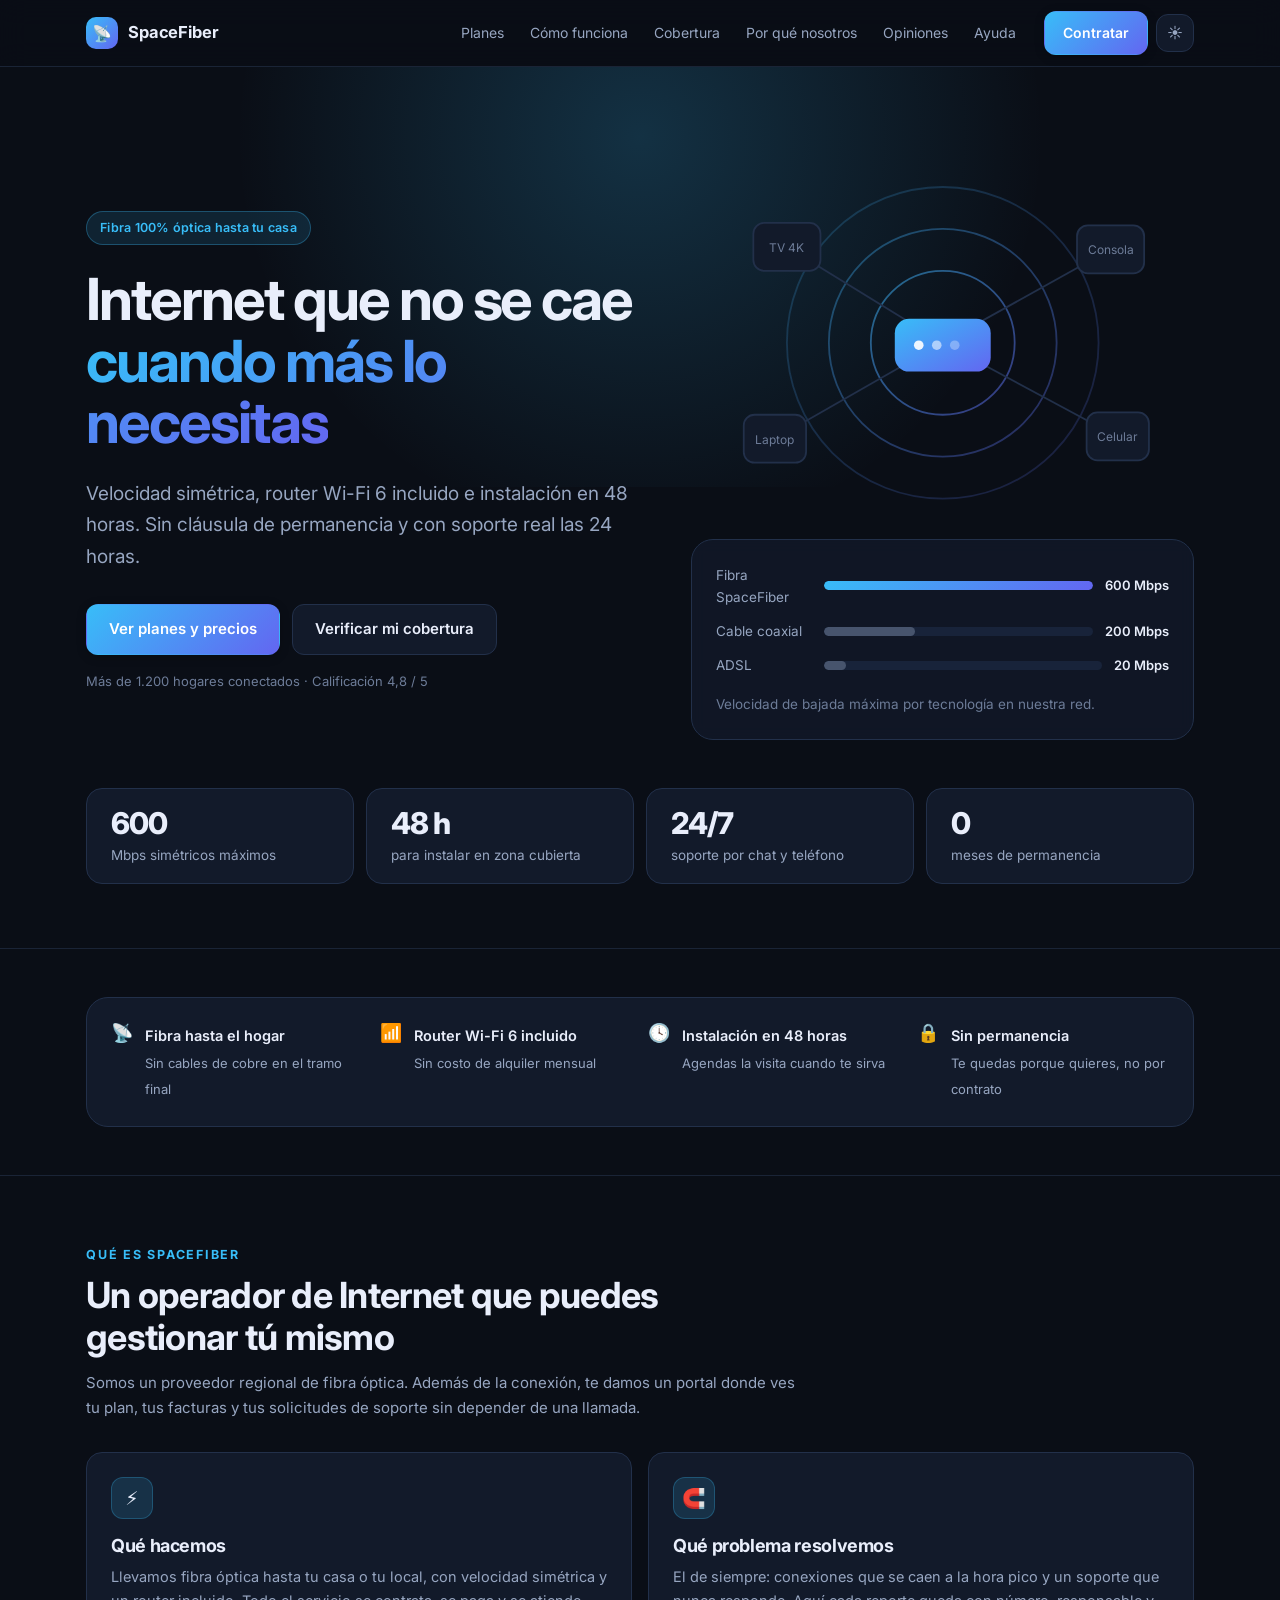
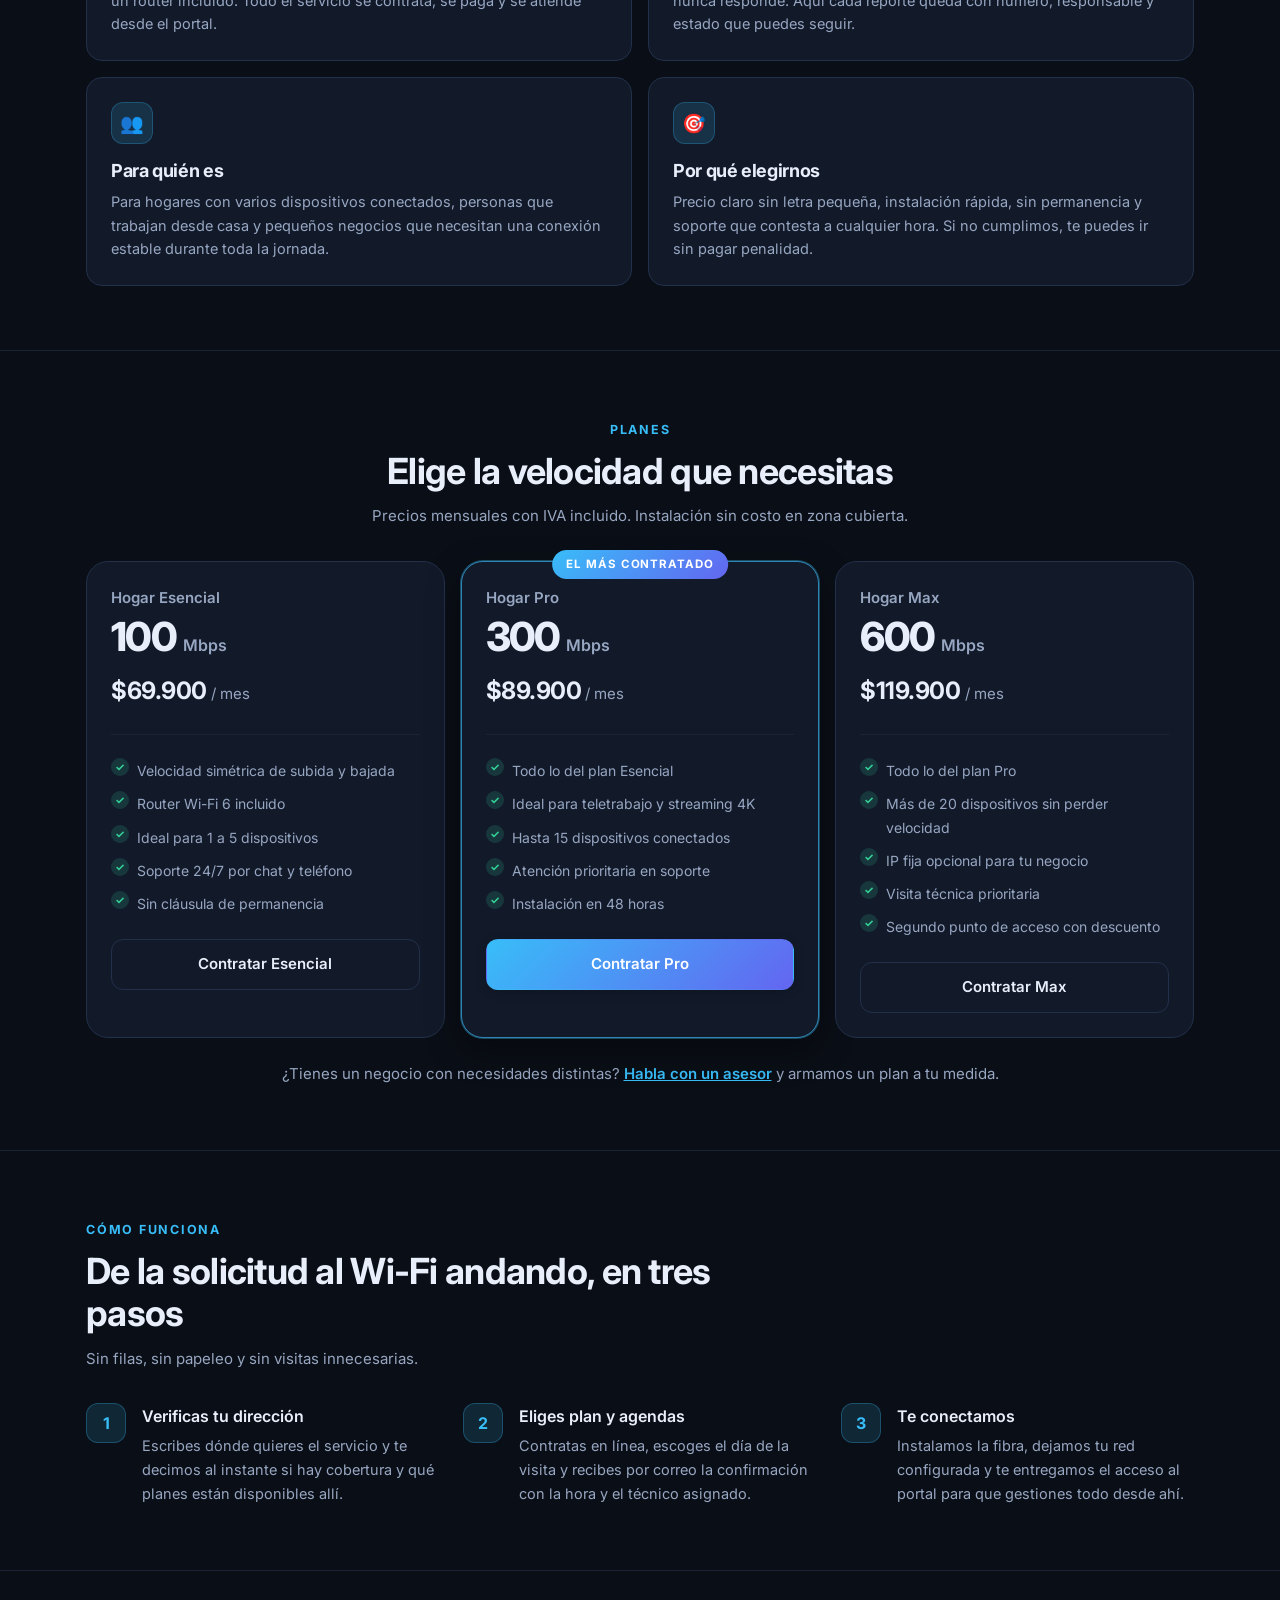
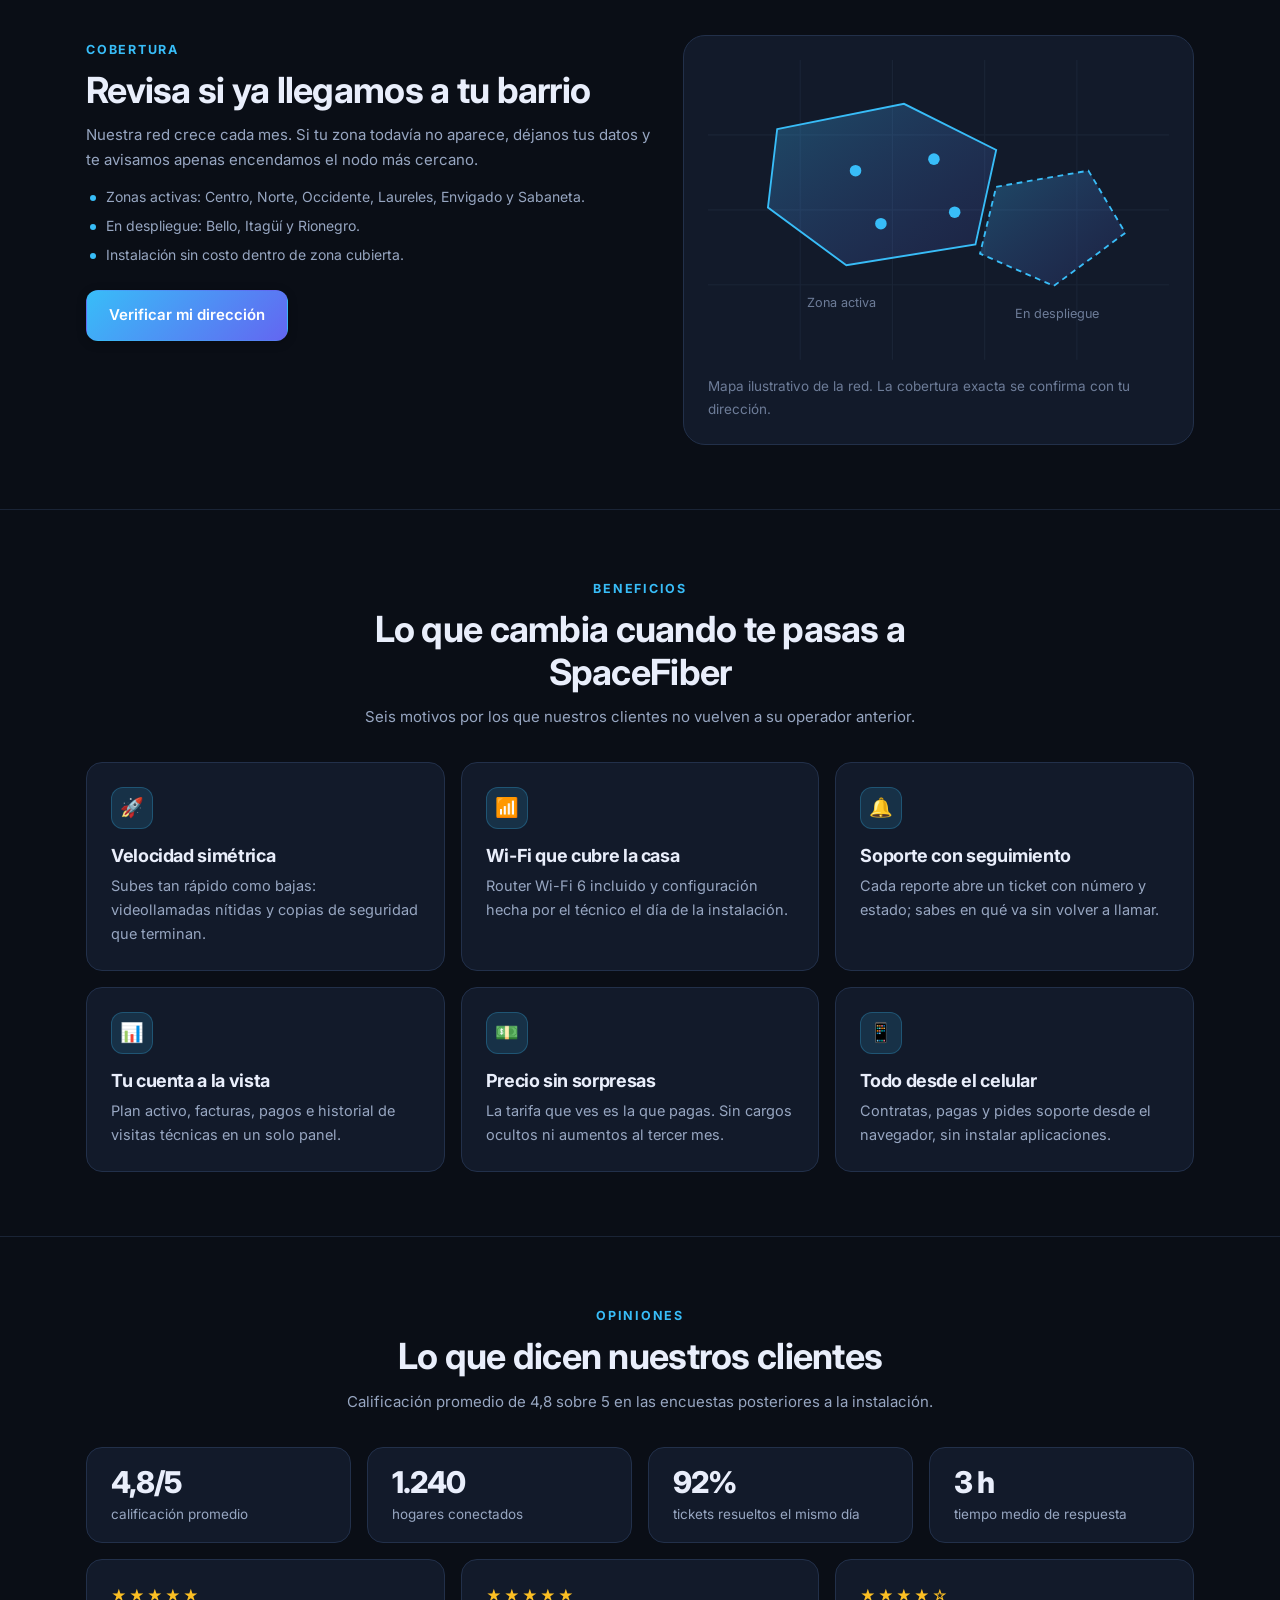
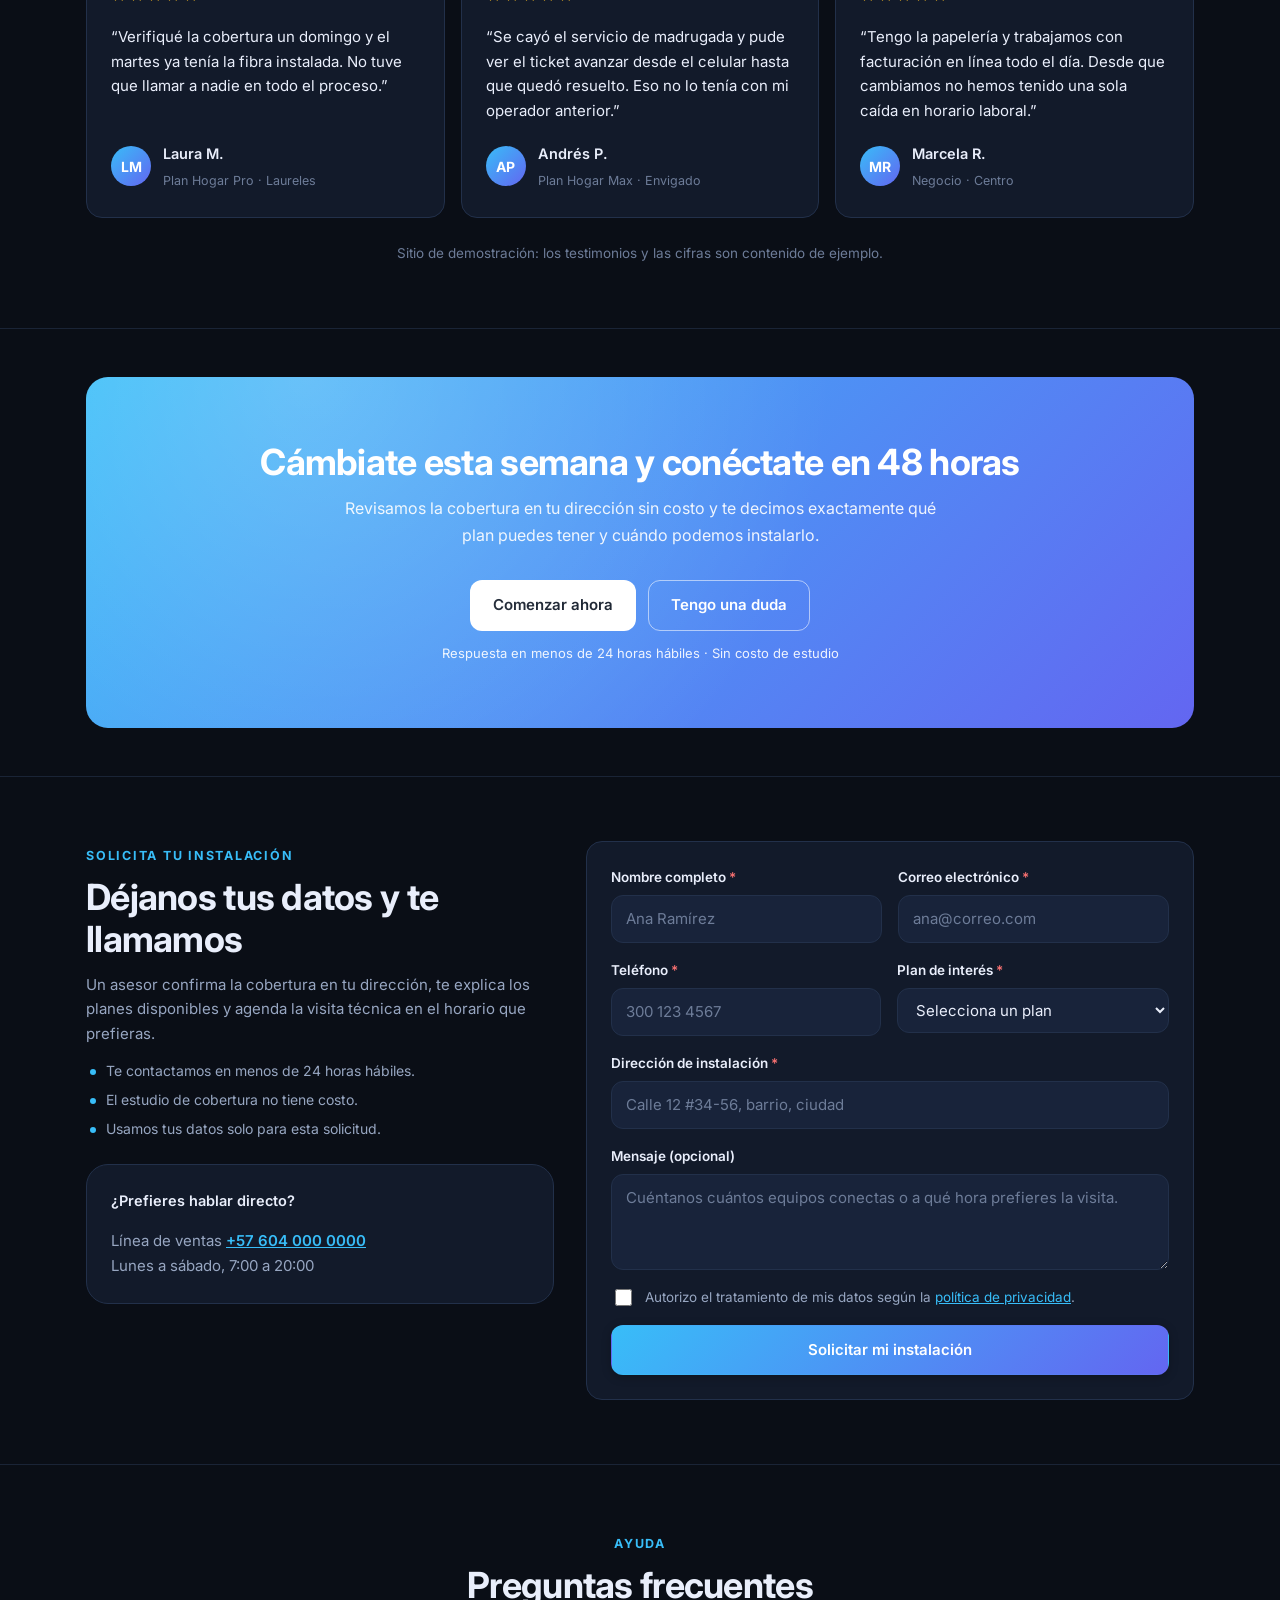
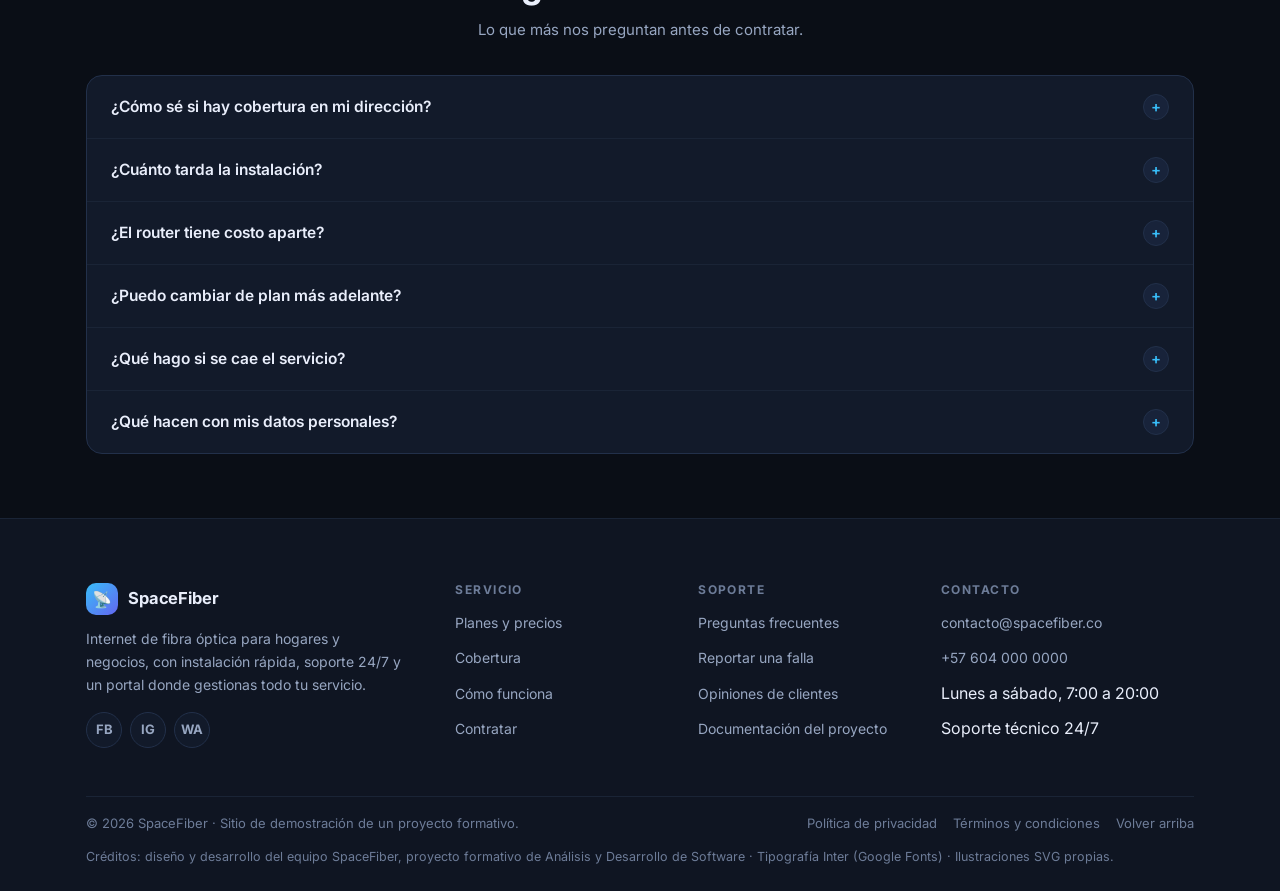
==== commit 51132753: "Reestructura la landing a index.html/styles.css/script.js y agrega la automatización de Jira - Une a" ====
--- a/index.html
+++ b/index.html
@@ -11,9 +11,7 @@
 <link rel="preconnect" href="https://fonts.gstatic.com" crossorigin>
 <link rel="stylesheet" href="https://fonts.googleapis.com/css2?family=Inter:wght@400;500;600;700;800&display=swap">
 
-<link rel="stylesheet" href="assets/css/base.css">
-<link rel="stylesheet" href="assets/css/components.css">
-<link rel="stylesheet" href="assets/css/layout.css">
+<link rel="stylesheet" href="styles.css">
 </head>
 <body>
 
@@ -260,7 +258,7 @@
             <li>Soporte 24/7 por chat y teléfono</li>
             <li>Sin cláusula de permanencia</li>
           </ul>
-          <a class="btn btn--ghost plan__cta" href="#contratar">Contratar Esencial</a>
+          <a class="btn btn--ghost plan__cta" href="#contratar" data-plan="esencial">Contratar Esencial</a>
         </article>
 
         <article class="plan plan--featured reveal">
@@ -276,7 +274,7 @@
             <li>Atención prioritaria en soporte</li>
             <li>Instalación en 48 horas</li>
           </ul>
-          <a class="btn btn--primary plan__cta" href="#contratar">Contratar Pro</a>
+          <a class="btn btn--primary plan__cta" href="#contratar" data-plan="pro">Contratar Pro</a>
         </article>
 
         <article class="plan reveal">
@@ -291,13 +289,13 @@
             <li>Visita técnica prioritaria</li>
             <li>Segundo punto de acceso con descuento</li>
           </ul>
-          <a class="btn btn--ghost plan__cta" href="#contratar">Contratar Max</a>
+          <a class="btn btn--ghost plan__cta" href="#contratar" data-plan="max">Contratar Max</a>
         </article>
       </div>
 
       <p class="sub center mt-5">
         ¿Tienes un negocio con necesidades distintas?
-        <a href="#contratar" style="color:var(--brand); font-weight:600">Habla con un asesor</a>
+        <a href="#contratar" data-plan="negocio" style="color:var(--brand); font-weight:600">Habla con un asesor</a>
         y armamos un plan a tu medida.
       </p>
     </div>
@@ -531,7 +529,7 @@
   <!-- ============================================================
        5. LLAMADO A LA ACCIÓN
        ============================================================ -->
-  <section class="section section--tight">
+  <section class="section section--tight" id="cta">
     <div class="wrap">
       <div class="cta-band reveal">
         <h2>Cámbiate esta semana y conéctate en 48 horas</h2>
@@ -556,7 +554,7 @@
       <div class="split">
         <div class="reveal">
           <span class="kicker">Solicita tu instalación</span>
-          <h2 class="section__title">Déjanos tus datos y te llamamos</h2>
+          <h2 class="section__title" id="contratar-titulo">Déjanos tus datos y te llamamos</h2>
           <p class="sub">
             Un asesor confirma la cobertura en tu dirección, te explica los planes disponibles
             y agenda la visita técnica en el horario que prefieras.
@@ -577,7 +575,7 @@
         </div>
 
         <div class="card reveal">
-          <form class="form" id="lead-form" novalidate>
+          <form class="form" id="lead-form" aria-labelledby="contratar-titulo" novalidate>
             <div class="form__row">
               <div class="field">
                 <label class="field__label" for="nombre">Nombre completo <span class="req" aria-hidden="true">*</span></label>
@@ -802,11 +800,13 @@
         <a href="#inicio">Volver arriba</a>
       </div>
     </div>
+    <p class="footer__credits">
+      Créditos: diseño y desarrollo del equipo SpaceFiber, proyecto formativo de Análisis y
+      Desarrollo de Software &middot; Tipografía Inter (Google Fonts) &middot; Ilustraciones SVG propias.
+    </p>
   </div>
 </footer>
 
-<script src="assets/js/ui.js" defer></script>
-<script src="assets/js/faq.js" defer></script>
-<script src="assets/js/form.js" defer></script>
+<script src="script.js" defer></script>
 </body>
 </html>
--- a/styles.css
+++ b/styles.css
@@ -0,0 +1,722 @@
+/* =========================================================
+   styles.css — SpaceFiber
+   Hoja única del sitio, escrita mobile-first: las reglas base
+   son las del celular y los @media (min-width) agregan el
+   diseño de tablet (desde 721 px) y de escritorio (desde 961 px).
+
+   1. Tokens de diseño         6. Scrum: backlog y tablero
+   2. Reset y tipografía       7. Estructura de página
+   3. Utilidades y accesibil.  8. Responsive: tablet y escritorio
+   4. Componentes              9. Movimiento reducido e impresión
+   5. Formulario
+   ========================================================= */
+
+/* =========================================================
+   1. TOKENS DE DISEÑO
+   ========================================================= */
+:root{
+  /* color: tema oscuro (por defecto) */
+  --bg:            #0a0e16;
+  --bg-soft:       #0f1522;
+  --surface:       #121a2a;
+  --surface-2:     #18233a;
+  --line:          #22304a;
+  --line-soft:     #1a2436;
+  --text:          #e9eefb;
+  --muted:         #97a6c1;
+  --muted-2:       #6d7c98;
+
+  --brand:         #38bdf8;
+  --brand-2:       #6366f1;
+  --brand-ink:     #ffffff;
+  --ok:            #34d399;
+  --warn:          #fbbf24;
+  --danger:        #f87171;
+
+  --grad: linear-gradient(135deg, var(--brand), var(--brand-2));
+
+  /* espaciado (escala de 4) */
+  --sp-1: 4px;  --sp-2: 8px;  --sp-3: 12px; --sp-4: 16px;
+  --sp-5: 24px; --sp-6: 32px; --sp-7: 48px; --sp-8: 64px; --sp-9: 96px;
+
+  /* radios y sombras */
+  --r-sm: 8px; --r-md: 12px; --r-lg: 16px; --r-xl: 22px; --r-full: 999px;
+  --shadow-sm: 0 2px 10px rgba(0,0,0,.25);
+  --shadow-md: 0 12px 34px rgba(0,0,0,.38);
+
+  /* tipografía */
+  --font: "Inter", "Segoe UI", system-ui, -apple-system, Roboto, Helvetica, Arial, sans-serif;
+  --mono: ui-monospace, "Cascadia Code", Consolas, "Courier New", monospace;
+
+  /* movimiento */
+  --t-fast: .16s ease;
+  --t-med:  .28s cubic-bezier(.22,.7,.3,1);
+
+  --nav-h: 66px;
+}
+
+:root[data-theme="light"]{
+  --bg:        #f6f8fc;
+  --bg-soft:   #eef2f9;
+  --surface:   #ffffff;
+  --surface-2: #f2f5fb;
+  --line:      #dae3f0;
+  --line-soft: #e8edf6;
+  --text:      #0f1826;
+  --muted:     #566885;
+  --muted-2:   #8291aa;
+
+  --brand:     #0284c7;
+  --brand-2:   #4f46e5;
+  --ok:        #059669;
+  --warn:      #b45309;
+  --danger:    #dc2626;
+
+  --shadow-sm: 0 2px 10px rgba(22,44,80,.07);
+  --shadow-md: 0 14px 34px rgba(22,44,80,.12);
+}
+
+/* =========================================================
+   2. RESET Y TIPOGRAFÍA
+   ========================================================= */
+*, *::before, *::after{ box-sizing: border-box; }
+
+html{
+  scroll-behavior: smooth;
+  scroll-padding-top: calc(var(--nav-h) + 16px);
+  -webkit-text-size-adjust: 100%;
+}
+
+body{
+  margin: 0;
+  background: var(--bg);
+  color: var(--text);
+  font-family: var(--font);
+  font-size: 16px;
+  line-height: 1.65;
+  -webkit-font-smoothing: antialiased;
+  overflow-x: hidden;
+}
+
+img, svg{ max-width: 100%; display: block; }
+a{ color: inherit; }
+button, input, select, textarea{ font: inherit; color: inherit; }
+ul, ol{ margin: 0; padding: 0; }
+
+h1, h2, h3, h4{ margin: 0; line-height: 1.18; letter-spacing: -.02em; font-weight: 700; }
+h1{ font-size: clamp(34px, 6vw, 58px); letter-spacing: -.035em; line-height: 1.06; }
+h2{ font-size: clamp(26px, 3.8vw, 36px); }
+h3{ font-size: 18px; }
+h4{ font-size: 15px; }
+p{ margin: 0; }
+
+.kicker{
+  display: inline-block;
+  font-size: 12.5px;
+  font-weight: 700;
+  letter-spacing: .14em;
+  text-transform: uppercase;
+  color: var(--brand);
+}
+.lead{ font-size: clamp(16px, 2.2vw, 19px); color: var(--muted); }
+.sub{ color: var(--muted); font-size: 15px; }
+.small{ font-size: 13.5px; color: var(--muted-2); }
+.grad-text{
+  background: var(--grad);
+  -webkit-background-clip: text;
+  background-clip: text;
+  color: transparent;
+}
+
+/* =========================================================
+   3. UTILIDADES Y ACCESIBILIDAD
+   ========================================================= */
+.wrap{ width: 100%; max-width: 1140px; margin: 0 auto; padding: 0 var(--sp-4); }
+.center{ text-align: center; }
+.mt-4{ margin-top: var(--sp-4); }
+.mt-5{ margin-top: var(--sp-5); }
+.mt-6{ margin-top: var(--sp-6); }
+
+:focus-visible{
+  outline: 2px solid var(--brand);
+  outline-offset: 3px;
+  border-radius: var(--r-sm);
+}
+
+.skip-link{
+  position: absolute; left: var(--sp-4); top: -60px; z-index: 200;
+  background: var(--brand); color: var(--brand-ink);
+  padding: 10px 16px; border-radius: var(--r-md); text-decoration: none; font-weight: 600;
+  transition: top var(--t-fast);
+}
+.skip-link:focus{ top: var(--sp-3); }
+
+/* animación de entrada de las secciones */
+.reveal{
+  opacity: 0;
+  transform: translateY(16px);
+  transition: opacity .55s ease, transform .55s ease;
+}
+.reveal.is-visible{ opacity: 1; transform: none; }
+
+/* =========================================================
+   4. COMPONENTES
+   ========================================================= */
+
+/* ---------------- botones ---------------- */
+.btn{
+  display: inline-flex; align-items: center; justify-content: center; gap: var(--sp-2);
+  width: 100%;                       /* en el celular ocupan todo el ancho */
+  padding: 12px 22px;
+  border: 1px solid transparent;
+  border-radius: var(--r-md);
+  font-size: 15px; font-weight: 600;
+  text-decoration: none; cursor: pointer;
+  transition: transform var(--t-fast), filter var(--t-fast), background var(--t-fast), border-color var(--t-fast), color var(--t-fast);
+}
+.btn:hover{ transform: translateY(-1px); }
+.btn:active{ transform: translateY(0); }
+.btn--primary{ background: var(--grad); color: var(--brand-ink); box-shadow: var(--shadow-sm); }
+.btn--primary:hover{ filter: brightness(1.08); }
+.btn--ghost{ background: var(--surface); border-color: var(--line); color: var(--text); }
+.btn--ghost:hover{ border-color: var(--brand); color: var(--brand); }
+.btn--light{ background: #fff; color: #0f1826; }
+.btn--light:hover{ filter: brightness(.95); }
+.btn[disabled], .btn.is-loading{ opacity: .72; pointer-events: none; }
+
+.btn.is-loading::before{
+  content: ""; width: 15px; height: 15px; border-radius: 50%;
+  border: 2px solid currentColor; border-top-color: transparent;
+  animation: spin .7s linear infinite;
+}
+@keyframes spin{ to{ transform: rotate(360deg); } }
+
+.icon-btn{
+  width: 38px; height: 38px; flex: none;
+  display: grid; place-items: center;
+  background: var(--surface); border: 1px solid var(--line); color: var(--muted);
+  border-radius: var(--r-md); cursor: pointer; font-size: 15px;
+  transition: color var(--t-fast), border-color var(--t-fast);
+}
+.icon-btn:hover{ color: var(--text); border-color: var(--brand); }
+
+/* ---------------- tarjetas ---------------- */
+.card{
+  background: var(--surface);
+  border: 1px solid var(--line);
+  border-radius: var(--r-lg);
+  padding: var(--sp-5);
+  transition: transform var(--t-med), border-color var(--t-med), box-shadow var(--t-med);
+}
+.card--hover:hover{
+  transform: translateY(-3px);
+  border-color: color-mix(in srgb, var(--brand) 45%, var(--line));
+  box-shadow: var(--shadow-md);
+}
+.card__icon{
+  width: 42px; height: 42px; margin-bottom: var(--sp-4);
+  display: grid; place-items: center; font-size: 19px;
+  border-radius: var(--r-md);
+  background: color-mix(in srgb, var(--brand) 14%, transparent);
+  border: 1px solid color-mix(in srgb, var(--brand) 26%, transparent);
+}
+.card__title{ margin-bottom: var(--sp-2); }
+.card__text{ color: var(--muted); font-size: 14.5px; }
+.card__list{ list-style: none; margin-top: var(--sp-3); color: var(--muted); font-size: 14px; }
+.card__list li{ position: relative; padding-left: 20px; margin-top: 6px; }
+.card__list li::before{
+  content: ""; position: absolute; left: 4px; top: 10px;
+  width: 6px; height: 6px; border-radius: 50%; background: var(--brand);
+}
+
+/* resalta el formulario al llegar desde un llamado a la acción */
+.card.is-highlighted{
+  outline: 2px solid var(--brand);
+  outline-offset: 4px;
+  animation: attention 1.6s ease-out;
+}
+@keyframes attention{
+  0%  { box-shadow: 0 0 0 0 color-mix(in srgb, var(--brand) 55%, transparent); }
+  100%{ box-shadow: 0 0 0 18px color-mix(in srgb, var(--brand) 0%, transparent); }
+}
+
+/* ---------------- insignias ---------------- */
+.badge{
+  display: inline-flex; align-items: center; gap: 7px;
+  padding: 6px 13px; border-radius: var(--r-full);
+  font-size: 12.5px; font-weight: 600; letter-spacing: .02em;
+  background: color-mix(in srgb, var(--brand) 12%, transparent);
+  border: 1px solid color-mix(in srgb, var(--brand) 30%, transparent);
+  color: var(--brand);
+}
+.badge--demo{
+  background: color-mix(in srgb, var(--warn) 14%, transparent);
+  border-color: color-mix(in srgb, var(--warn) 34%, transparent);
+  color: var(--warn);
+}
+.tag{
+  display: inline-block; padding: 3px 9px; border-radius: var(--r-sm);
+  font-size: 11.5px; font-weight: 600;
+  background: var(--surface-2); border: 1px solid var(--line); color: var(--muted-2);
+}
+.tag--alta{ color: var(--danger); border-color: color-mix(in srgb, var(--danger) 36%, transparent); }
+.tag--media{ color: var(--warn); border-color: color-mix(in srgb, var(--warn) 36%, transparent); }
+.tag--id{
+  font-family: var(--mono); font-weight: 700; color: var(--brand);
+  background: color-mix(in srgb, var(--brand) 12%, transparent);
+  border-color: color-mix(in srgb, var(--brand) 28%, transparent);
+}
+
+/* ---------------- estadísticas ---------------- */
+.stat{
+  background: var(--surface); border: 1px solid var(--line);
+  border-radius: var(--r-lg); padding: var(--sp-4) var(--sp-5);
+}
+.stat__num{ display: block; font-size: 30px; font-weight: 800; letter-spacing: -.03em; line-height: 1.2; }
+.stat__label{ font-size: 13.5px; color: var(--muted); }
+
+/* ---------------- testimonios ---------------- */
+.quote{
+  background: var(--surface); border: 1px solid var(--line);
+  border-radius: var(--r-lg); padding: var(--sp-5);
+  display: flex; flex-direction: column; gap: var(--sp-4);
+}
+.quote__stars{ color: var(--warn); font-size: 15px; letter-spacing: 2px; }
+.quote__text{ font-size: 15px; }
+.quote__who{ display: flex; align-items: center; gap: var(--sp-3); margin-top: auto; }
+.quote__avatar{
+  width: 40px; height: 40px; flex: none; border-radius: 50%;
+  display: grid; place-items: center; font-weight: 700; font-size: 14px;
+  background: var(--grad); color: var(--brand-ink);
+}
+.quote__name{ font-weight: 600; font-size: 14.5px; }
+.quote__role{ font-size: 12.5px; color: var(--muted-2); }
+
+/* ---------------- acordeón (FAQ) ---------------- */
+.accordion{ border: 1px solid var(--line); border-radius: var(--r-lg); overflow: hidden; background: var(--surface); }
+.accordion__item + .accordion__item{ border-top: 1px solid var(--line-soft); }
+.accordion__btn{
+  width: 100%; display: flex; align-items: center; gap: var(--sp-4);
+  padding: 18px var(--sp-5);
+  background: none; border: 0; cursor: pointer; text-align: left;
+  font-size: 15.5px; font-weight: 600;
+  transition: background var(--t-fast);
+}
+.accordion__btn:hover{ background: var(--surface-2); }
+.accordion__sign{
+  margin-left: auto; flex: none; width: 26px; height: 26px;
+  display: grid; place-items: center; border-radius: 50%;
+  background: var(--surface-2); border: 1px solid var(--line); color: var(--brand);
+  font-size: 15px; line-height: 1;
+  transition: transform var(--t-med);
+}
+.accordion__btn[aria-expanded="true"] .accordion__sign{ transform: rotate(45deg); }
+.accordion__panel{
+  display: grid; grid-template-rows: 0fr;
+  transition: grid-template-rows var(--t-med);
+}
+.accordion__panel[data-open="true"]{ grid-template-rows: 1fr; }
+.accordion__inner{ overflow: hidden; }
+.accordion__inner p{ padding: 0 var(--sp-5) 20px; color: var(--muted); font-size: 14.5px; }
+
+/* ---------------- planes (tarjetas de precio) ---------------- */
+.plan{
+  position: relative;
+  display: flex; flex-direction: column;
+  background: var(--surface); border: 1px solid var(--line);
+  border-radius: var(--r-xl); padding: var(--sp-5);
+  transition: transform var(--t-med), border-color var(--t-med), box-shadow var(--t-med);
+}
+.plan:hover{ transform: translateY(-4px); box-shadow: var(--shadow-md); border-color: color-mix(in srgb, var(--brand) 40%, var(--line)); }
+.plan--featured{
+  order: -1;                         /* en celular y tablet el plan destacado va primero */
+  border-color: color-mix(in srgb, var(--brand) 60%, var(--line));
+  box-shadow: 0 0 0 1px color-mix(in srgb, var(--brand) 35%, transparent), var(--shadow-md);
+}
+.plan__flag{
+  position: absolute; top: -12px; left: 50%; transform: translateX(-50%);
+  background: var(--grad); color: var(--brand-ink);
+  font-size: 11.5px; font-weight: 700; letter-spacing: .08em; text-transform: uppercase;
+  padding: 5px 14px; border-radius: var(--r-full); white-space: nowrap;
+}
+.plan__name{ font-size: 15px; font-weight: 600; color: var(--muted); }
+.plan__speed{ font-size: 40px; font-weight: 800; letter-spacing: -.04em; line-height: 1.1; margin-top: 4px; }
+.plan__speed span{ font-size: 16px; font-weight: 600; color: var(--muted); letter-spacing: 0; }
+.plan__price{ margin-top: var(--sp-3); font-size: 15px; color: var(--muted); }
+.plan__price b{ font-size: 24px; color: var(--text); letter-spacing: -.02em; }
+.plan__divider{ height: 1px; background: var(--line-soft); margin: var(--sp-5) 0; }
+.plan__features{ list-style: none; display: flex; flex-direction: column; gap: 10px; font-size: 14px; color: var(--muted); }
+.plan__features li{ position: relative; padding-left: 26px; }
+.plan__features li::before{
+  content: "\2713"; position: absolute; left: 0; top: -1px;
+  width: 18px; height: 18px; display: grid; place-items: center;
+  font-size: 11px; font-weight: 700; border-radius: 50%;
+  background: color-mix(in srgb, var(--ok) 16%, transparent); color: var(--ok);
+}
+.plan__cta{ margin-top: var(--sp-5); }
+
+/* ---------------- pasos ---------------- */
+.step{ display: flex; gap: var(--sp-4); }
+.step__num{
+  width: 40px; height: 40px; flex: none; border-radius: var(--r-md);
+  display: grid; place-items: center; font-weight: 700; font-size: 16px;
+  background: color-mix(in srgb, var(--brand) 14%, transparent);
+  border: 1px solid color-mix(in srgb, var(--brand) 28%, transparent);
+  color: var(--brand);
+}
+.step__title{ font-size: 16px; font-weight: 600; margin-bottom: 4px; }
+.step__text{ font-size: 14.5px; color: var(--muted); }
+
+/* ---------------- ilustraciones ---------------- */
+.art{ width: 100%; height: auto; overflow: visible; }
+.art .art-pulse{ transform-origin: center; animation: art-pulse 3.4s ease-out infinite; }
+.art .art-pulse:nth-of-type(2){ animation-delay: .5s; }
+.art .art-pulse:nth-of-type(3){ animation-delay: 1s; }
+@keyframes art-pulse{
+  0%{ opacity: 0; transform: scale(.82); }
+  35%{ opacity: .85; }
+  100%{ opacity: 0; transform: scale(1.12); }
+}
+
+.panel{
+  background: var(--surface); border: 1px solid var(--line);
+  border-radius: var(--r-xl); padding: var(--sp-5);
+}
+.panel--glass{ background: color-mix(in srgb, var(--surface) 80%, transparent); backdrop-filter: blur(8px); }
+
+/* barra de velocidad comparativa */
+.meter{ display: grid; gap: var(--sp-3); }
+.meter__row{ display: grid; grid-template-columns: 76px 1fr auto; gap: var(--sp-3); align-items: center; font-size: 13.5px; }
+.meter__label{ color: var(--muted); }
+.meter__track{ display: block; height: 9px; border-radius: var(--r-full); background: var(--surface-2); overflow: hidden; }
+.meter__fill{ display: block; height: 100%; border-radius: var(--r-full); background: var(--grad); }
+.meter__fill--soft{ background: color-mix(in srgb, var(--muted-2) 55%, transparent); }
+.meter__value{ font-weight: 600; font-size: 13px; }
+
+/* ---------------- barra de garantías ---------------- */
+.assurance{
+  display: grid; grid-template-columns: 1fr; gap: var(--sp-4);
+  padding: var(--sp-5); border: 1px solid var(--line); border-radius: var(--r-xl);
+  background: var(--surface);
+}
+.assurance__item{ display: flex; gap: 12px; align-items: flex-start; }
+.assurance__icon{ font-size: 18px; line-height: 1.2; }
+.assurance__title{ font-size: 14.5px; font-weight: 600; }
+.assurance__text{ font-size: 13px; color: var(--muted); }
+
+/* =========================================================
+   5. FORMULARIO
+   ========================================================= */
+.form{ display: grid; gap: var(--sp-4); }
+/* minmax(0, 1fr): en celulares angostos el select no ensancha la fila con su opción más larga */
+.form__row{ display: grid; grid-template-columns: minmax(0, 1fr); gap: var(--sp-4); }
+.field{ display: flex; flex-direction: column; gap: 6px; }
+.field__label{ font-size: 13.5px; font-weight: 600; }
+.field__label .req{ color: var(--danger); }
+.field__control{
+  background: var(--surface-2);
+  border: 1px solid var(--line);
+  border-radius: var(--r-md);
+  padding: 11px 14px;
+  font-size: 16px;                   /* 16 px evita el zoom automático de iOS al enfocar */
+  transition: border-color var(--t-fast), background var(--t-fast);
+}
+.field__control::placeholder{ color: var(--muted-2); }
+.field__control:focus{ outline: none; border-color: var(--brand); background: var(--surface); }
+textarea.field__control{ resize: vertical; min-height: 96px; }
+select.field__control{ cursor: pointer; }
+
+.field__error{ font-size: 12.5px; color: var(--danger); min-height: 0; display: none; }
+.field.has-error .field__control{ border-color: var(--danger); }
+.field.has-error .field__error{ display: block; }
+.field.is-valid .field__control{ border-color: color-mix(in srgb, var(--ok) 55%, var(--line)); }
+
+.check{
+  display: flex; align-items: flex-start; gap: 10px;
+  font-size: 13.5px; color: var(--muted); cursor: pointer;
+}
+.check input{ width: 17px; height: 17px; margin-top: 3px; accent-color: var(--brand); flex: none; cursor: pointer; }
+.check a{ color: var(--brand); }
+
+.form__msg{
+  display: none; gap: 10px; align-items: flex-start;
+  padding: 13px 16px; border-radius: var(--r-md); font-size: 14px;
+}
+.form__msg.is-visible{ display: flex; }
+.form__msg--ok{
+  background: color-mix(in srgb, var(--ok) 13%, transparent);
+  border: 1px solid color-mix(in srgb, var(--ok) 38%, transparent);
+  color: var(--ok);
+}
+.form__msg--error{
+  background: color-mix(in srgb, var(--danger) 13%, transparent);
+  border: 1px solid color-mix(in srgb, var(--danger) 38%, transparent);
+  color: var(--danger);
+}
+
+/* =========================================================
+   6. SCRUM: BACKLOG Y TABLERO (proyecto.html)
+   ========================================================= */
+.flow{
+  display: flex; flex-wrap: wrap; align-items: center; gap: var(--sp-2);
+  padding: var(--sp-4); border: 1px dashed var(--line);
+  border-radius: var(--r-lg); background: var(--surface);
+}
+.flow__step{
+  padding: 8px 15px; border-radius: var(--r-full); font-size: 13.5px; font-weight: 600;
+  background: var(--surface-2); border: 1px solid var(--line); color: var(--muted);
+}
+.flow__step--on{ background: var(--grad); border-color: transparent; color: var(--brand-ink); }
+.flow__arrow{ color: var(--muted-2); font-size: 15px; }
+
+.board{ display: grid; grid-template-columns: 1fr; gap: var(--sp-4); }
+.column{
+  background: var(--bg-soft); border: 1px solid var(--line);
+  border-radius: var(--r-lg); padding: var(--sp-4); min-height: 200px;
+}
+.column__head{ display: flex; align-items: center; gap: 9px; margin-bottom: var(--sp-4); }
+.column__dot{ width: 9px; height: 9px; border-radius: 50%; }
+.column--todo  .column__dot{ background: var(--muted-2); }
+.column--doing .column__dot{ background: var(--warn); }
+.column--done  .column__dot{ background: var(--ok); }
+.column__title{ font-size: 13px; font-weight: 700; letter-spacing: .12em; text-transform: uppercase; }
+.column__count{
+  margin-left: auto; font-size: 12px; font-weight: 700; color: var(--muted-2);
+  background: var(--surface-2); border: 1px solid var(--line);
+  border-radius: var(--r-full); padding: 2px 10px;
+}
+.column__list{ list-style: none; display: flex; flex-direction: column; gap: var(--sp-3); }
+.column__empty{ font-size: 13px; color: var(--muted-2); font-style: italic; padding: var(--sp-3) 0; }
+
+.ticket{
+  background: var(--surface); border: 1px solid var(--line);
+  border-left: 3px solid var(--brand);
+  border-radius: var(--r-md); padding: var(--sp-4);
+}
+.ticket__top{ display: flex; align-items: center; gap: 8px; margin-bottom: 8px; flex-wrap: wrap; }
+.ticket__title{ font-size: 14.5px; font-weight: 600; }
+.ticket__meta{ font-size: 12.5px; color: var(--muted-2); margin-top: 6px; }
+.ticket__actions{ display: flex; gap: 6px; margin-top: var(--sp-3); }
+.ticket__move{
+  background: var(--surface-2); border: 1px solid var(--line); color: var(--muted);
+  border-radius: var(--r-sm); padding: 4px 10px; font-size: 12px; cursor: pointer;
+  transition: color var(--t-fast), border-color var(--t-fast);
+}
+.ticket__move:hover:not([disabled]){ color: var(--brand); border-color: var(--brand); }
+.ticket__move[disabled]{ opacity: .35; cursor: not-allowed; }
+
+.story{
+  background: var(--surface); border: 1px solid var(--line);
+  border-radius: var(--r-lg); padding: var(--sp-5);
+  display: flex; flex-direction: column;
+}
+.story__top{ display: flex; flex-wrap: wrap; gap: 8px; align-items: center; margin-bottom: var(--sp-3); }
+.story__text{ font-size: 15px; margin-bottom: var(--sp-4); }
+.story__text em{ font-style: normal; font-weight: 600; color: var(--brand); }
+.story__label{
+  font-size: 11.5px; font-weight: 700; letter-spacing: .1em; text-transform: uppercase;
+  color: var(--muted-2); margin-bottom: 6px;
+}
+.story__criteria{ list-style: none; color: var(--muted); font-size: 14px; }
+.story__criteria li{ position: relative; padding-left: 22px; margin-top: 6px; }
+.story__criteria li::before{
+  content: "\2713"; position: absolute; left: 2px; top: 0; color: var(--ok); font-size: 13px;
+}
+
+/* =========================================================
+   7. ESTRUCTURA DE PÁGINA (base: celular)
+   ========================================================= */
+
+/* ---------------- cabecera ---------------- */
+.site-header{
+  position: sticky; top: 0; z-index: 60;
+  background: color-mix(in srgb, var(--bg) 85%, transparent);
+  backdrop-filter: blur(14px);
+  border-bottom: 1px solid var(--line-soft);
+}
+.site-header__in{
+  position: relative;
+  display: flex; align-items: center; gap: var(--sp-4);
+  height: var(--nav-h);
+}
+.logo{ display: flex; align-items: center; gap: 10px; text-decoration: none; font-weight: 700; }
+.logo__mark{
+  width: 32px; height: 32px; flex: none; border-radius: 10px;
+  display: grid; place-items: center; font-size: 16px;
+  background: var(--grad); color: var(--brand-ink);
+}
+.logo__name{ font-size: 16.5px; letter-spacing: -.01em; }
+
+/* menú: en celular y tablet es un desplegable bajo la cabecera */
+.nav{
+  display: none;
+  position: absolute; top: var(--nav-h); left: 0; right: 0;
+  flex-direction: column; align-items: stretch; gap: 2px;
+  background: var(--bg); border-bottom: 1px solid var(--line);
+  padding: var(--sp-3) var(--sp-4) var(--sp-4);
+  box-shadow: var(--shadow-md);
+}
+.nav.is-open{ display: flex; }
+.nav__link{
+  padding: 12px; border-radius: var(--r-sm);
+  font-size: 14px; color: var(--muted); text-decoration: none;
+  transition: color var(--t-fast), background var(--t-fast);
+}
+.nav__link:hover{ color: var(--text); background: var(--surface); }
+.nav__link.is-active{ color: var(--text); background: var(--surface); box-shadow: inset 0 0 0 1px var(--line); }
+.header__actions{ display: flex; align-items: center; gap: var(--sp-2); margin-left: auto; }
+.header__cta{ display: none; padding: 9px 18px; font-size: 14px; }
+
+/* ---------------- hero ---------------- */
+.hero{ position: relative; overflow: hidden; padding: var(--sp-8) 0 var(--sp-7); }
+.hero::before{
+  content: ""; position: absolute; left: 50%; top: -280px; transform: translateX(-50%);
+  width: 1100px; height: 700px; pointer-events: none;
+  background: radial-gradient(circle at center, color-mix(in srgb, var(--brand) 20%, transparent), transparent 62%);
+}
+.hero__in{ position: relative; }
+.hero__grid{ display: grid; grid-template-columns: 1fr; gap: var(--sp-6); align-items: center; }
+.hero__art{ position: relative; max-width: 520px; margin: 0 auto; }
+.hero__title{ margin: var(--sp-5) 0 0; }
+.hero__lead{ margin-top: var(--sp-5); max-width: 580px; }
+.hero__actions{ display: flex; flex-wrap: wrap; gap: var(--sp-3); margin-top: var(--sp-6); }
+.hero__note{ margin-top: var(--sp-4); font-size: 13px; color: var(--muted-2); }
+.hero__stats{
+  display: grid; grid-template-columns: 1fr 1fr; gap: var(--sp-3);
+  margin-top: var(--sp-7);
+}
+
+/* ---------------- secciones ---------------- */
+.section{ padding: var(--sp-7) 0; border-top: 1px solid var(--line-soft); }
+.section--tight{ padding: var(--sp-7) 0; }
+.section__head{ max-width: 720px; margin-bottom: var(--sp-6); }
+.section__head--center{ margin-left: auto; margin-right: auto; text-align: center; }
+.section__title{ margin: var(--sp-2) 0 var(--sp-3); }
+
+/* ---------------- rejillas: una columna en celular ---------------- */
+.grid{ display: grid; gap: var(--sp-4); grid-template-columns: 1fr; }
+.grid--stretch{ align-items: stretch; }
+.split{ display: grid; grid-template-columns: 1fr; gap: var(--sp-6); align-items: start; }
+.plans{ align-items: stretch; }
+.steps{ display: grid; grid-template-columns: 1fr; gap: var(--sp-4); }
+
+/* ---------------- banda CTA ---------------- */
+.cta-band{
+  position: relative; overflow: hidden;
+  background: var(--grad); color: var(--brand-ink);
+  border-radius: var(--r-xl);
+  padding: var(--sp-7) var(--sp-4);
+  text-align: center;
+}
+.cta-band::after{
+  content: ""; position: absolute; inset: 0;
+  background: radial-gradient(circle at 20% 0%, rgba(255,255,255,.22), transparent 55%);
+  pointer-events: none;
+}
+.cta-band > *{ position: relative; }
+.cta-band h2{ color: #fff; }
+.cta-band p{ color: rgba(255,255,255,.9); max-width: 620px; margin: var(--sp-3) auto 0; }
+.cta-band__actions{ display: flex; flex-wrap: wrap; gap: var(--sp-3); justify-content: center; margin-top: var(--sp-6); }
+.cta-band__note{ margin-top: var(--sp-4); font-size: 13px; color: rgba(255,255,255,.82); }
+
+/* ---------------- pie ---------------- */
+.site-footer{ border-top: 1px solid var(--line-soft); background: var(--bg-soft); padding: var(--sp-8) 0 var(--sp-5); }
+.footer__grid{ display: grid; grid-template-columns: 1fr; gap: var(--sp-5); }
+.footer__about{ max-width: 320px; }
+.footer__desc{ color: var(--muted); font-size: 14px; margin-top: var(--sp-3); }
+.footer__title{
+  font-size: 12px; font-weight: 700; letter-spacing: .12em; text-transform: uppercase;
+  color: var(--muted-2); margin-bottom: var(--sp-3);
+}
+.footer__list{ list-style: none; display: flex; flex-direction: column; gap: 9px; }
+.footer__list a{ color: var(--muted); text-decoration: none; font-size: 14px; transition: color var(--t-fast); }
+.footer__list a:hover{ color: var(--brand); }
+.social{ display: flex; gap: var(--sp-2); margin-top: var(--sp-4); }
+.social a{
+  width: 36px; height: 36px; display: grid; place-items: center;
+  border-radius: 50%; background: var(--surface); border: 1px solid var(--line);
+  color: var(--muted); text-decoration: none; font-size: 13px; font-weight: 700;
+  transition: color var(--t-fast), border-color var(--t-fast);
+}
+.social a:hover{ color: var(--brand); border-color: var(--brand); }
+.footer__bottom{
+  margin-top: var(--sp-7); padding-top: var(--sp-4);
+  border-top: 1px solid var(--line-soft);
+  display: flex; flex-wrap: wrap; gap: var(--sp-3); justify-content: space-between;
+  font-size: 13px; color: var(--muted-2);
+}
+.footer__legal{ display: flex; flex-wrap: wrap; gap: var(--sp-4); }
+.footer__legal a{ color: var(--muted-2); text-decoration: none; }
+.footer__legal a:hover{ color: var(--brand); }
+.footer__credits{ margin-top: var(--sp-3); font-size: 12.5px; color: var(--muted-2); }
+
+/* ---------------- página legal ---------------- */
+.legal{ padding: var(--sp-8) 0; }
+.legal__content{ max-width: 760px; }
+.legal__content h2{ margin-top: var(--sp-6); font-size: 21px; }
+.legal__content p, .legal__content li{ color: var(--muted); font-size: 15px; margin-top: var(--sp-3); }
+.legal__content ul{ padding-left: 20px; }
+
+/* =========================================================
+   8. RESPONSIVE: TABLET Y ESCRITORIO
+   ========================================================= */
+
+/* --- tablet: desde 721 px --- */
+@media (min-width: 721px){
+  .btn{ width: auto; }
+  .btn--block{ width: 100%; }
+
+  .grid--2, .grid--3, .grid--4{ grid-template-columns: repeat(2, 1fr); }
+  .hero__stats{ grid-template-columns: repeat(4, 1fr); }
+  .assurance{ grid-template-columns: 1fr 1fr; }
+  .meter__row{ grid-template-columns: 96px 1fr auto; }
+  .form__row{ grid-template-columns: 1fr 1fr; }
+  .field__control{ font-size: 15px; }
+  .footer__grid{ grid-template-columns: 1fr 1fr; }
+  .cta-band{ padding: var(--sp-8) var(--sp-7); }
+  .section{ padding: var(--sp-8) 0; }
+  .section--tight{ padding: var(--sp-7) 0; }
+}
+
+/* --- escritorio: desde 961 px, el menú se muestra en línea --- */
+@media (min-width: 961px){
+  #menu-toggle{ display: none; }
+  .header__cta{ display: inline-flex; }
+  .header__actions{ margin-left: 0; }
+  .nav{
+    display: flex; position: static; margin-left: auto;
+    flex-direction: row; align-items: center; gap: 2px;
+    background: none; border: 0; padding: 0; box-shadow: none;
+  }
+  .nav__link{ padding: 8px 12px; }
+
+  .grid--3{ grid-template-columns: repeat(3, 1fr); }
+  .grid--4{ grid-template-columns: repeat(4, 1fr); }
+  .split{ grid-template-columns: 1.05fr .95fr; }
+  .hero{ padding: var(--sp-9) 0 var(--sp-8); }
+  .hero__grid{ grid-template-columns: 1.05fr .95fr; gap: var(--sp-7); }
+  .hero__copy{ max-width: 620px; }
+  .hero__art{ max-width: none; margin: 0; }
+  .steps{ grid-template-columns: repeat(3, 1fr); gap: var(--sp-5); }
+  .assurance{ grid-template-columns: repeat(4, 1fr); }
+  .plan--featured{ order: 0; }
+  .footer__grid{ grid-template-columns: 1.6fr 1fr 1fr 1.2fr; gap: var(--sp-6); }
+  .board{ grid-template-columns: repeat(3, 1fr); }
+}
+
+/* =========================================================
+   9. MOVIMIENTO REDUCIDO E IMPRESIÓN
+   ========================================================= */
+@media (prefers-reduced-motion: reduce){
+  html{ scroll-behavior: auto; }
+  .reveal{ opacity: 1; transform: none; transition: none; }
+  *{ animation-duration: .01ms !important; transition-duration: .01ms !important; }
+}
+
+@media print{
+  .site-header, .hero__actions, .cta-band__actions,
+  .ticket__actions, .social{ display: none !important; }
+  body{ background: #fff; color: #000; }
+  .card, .story, .plan, .quote, .column{ break-inside: avoid; border-color: #ccc; }
+  .reveal{ opacity: 1; transform: none; }
+}
